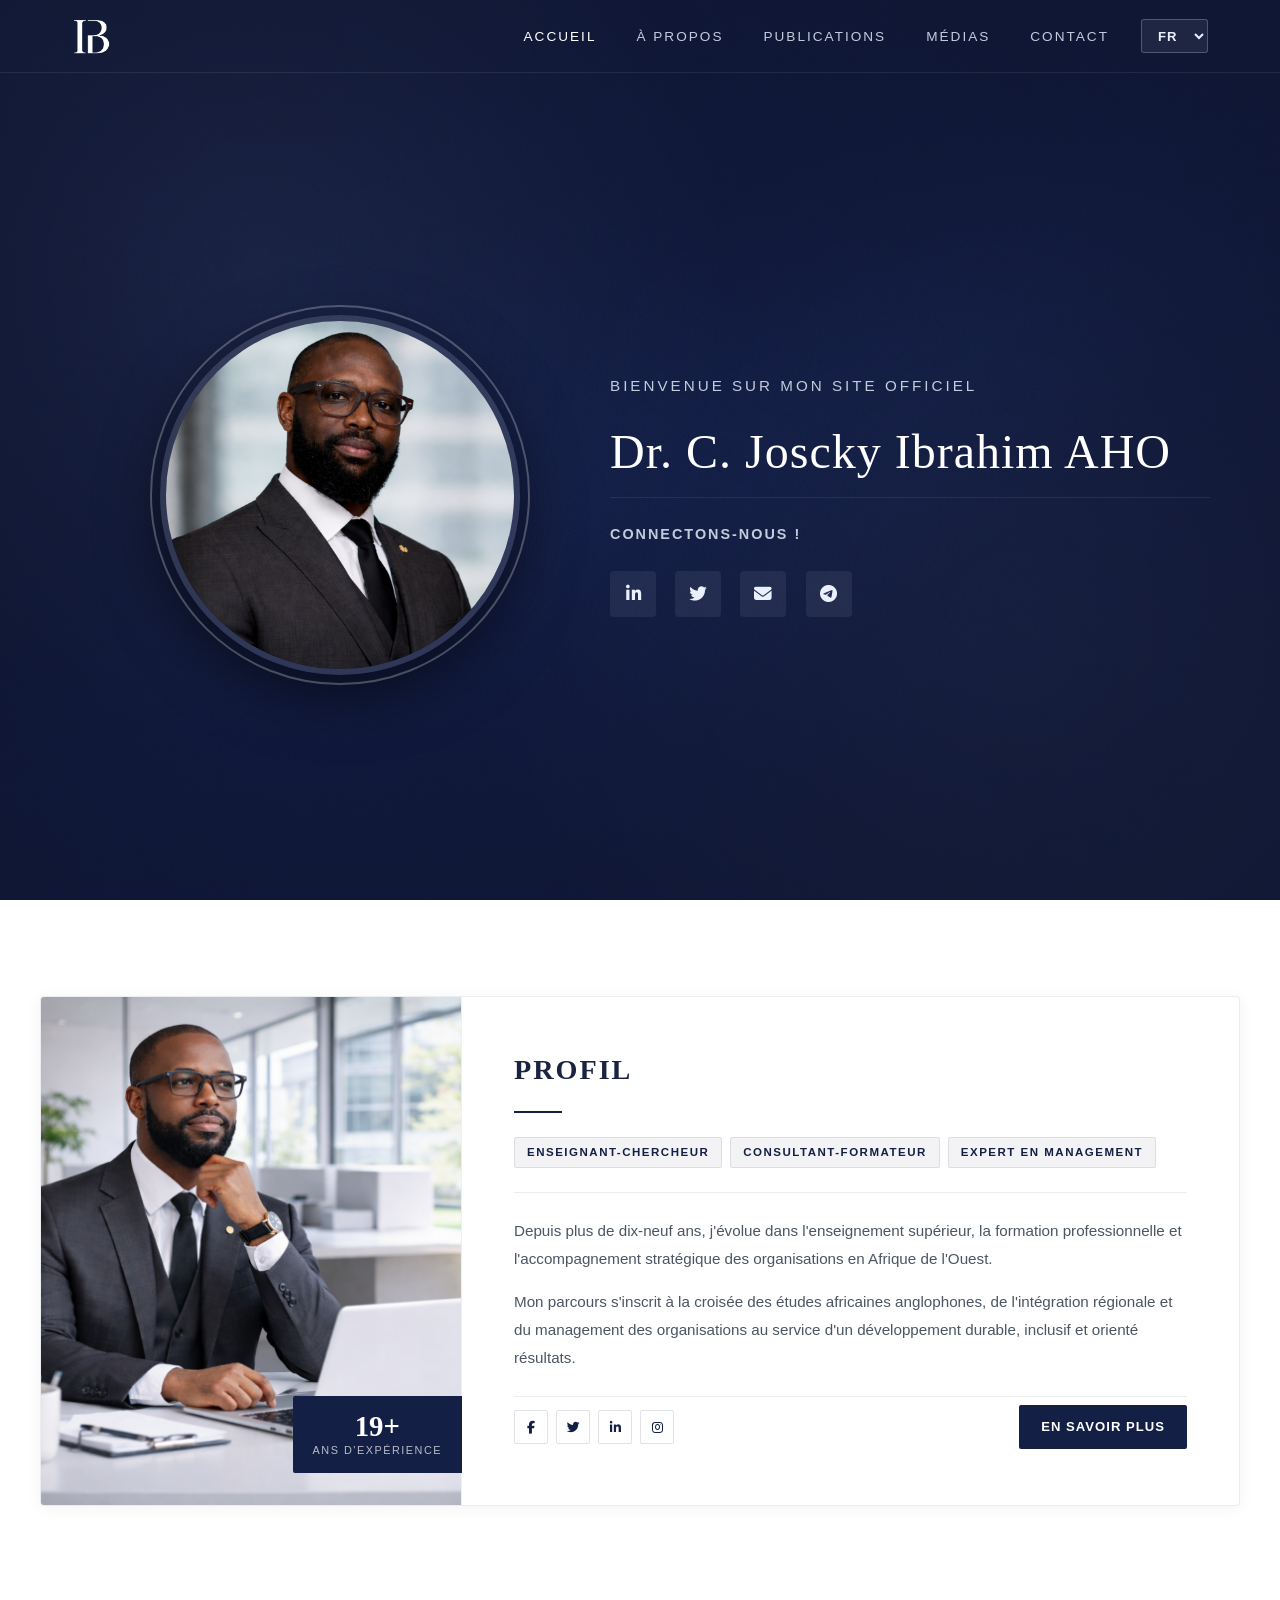
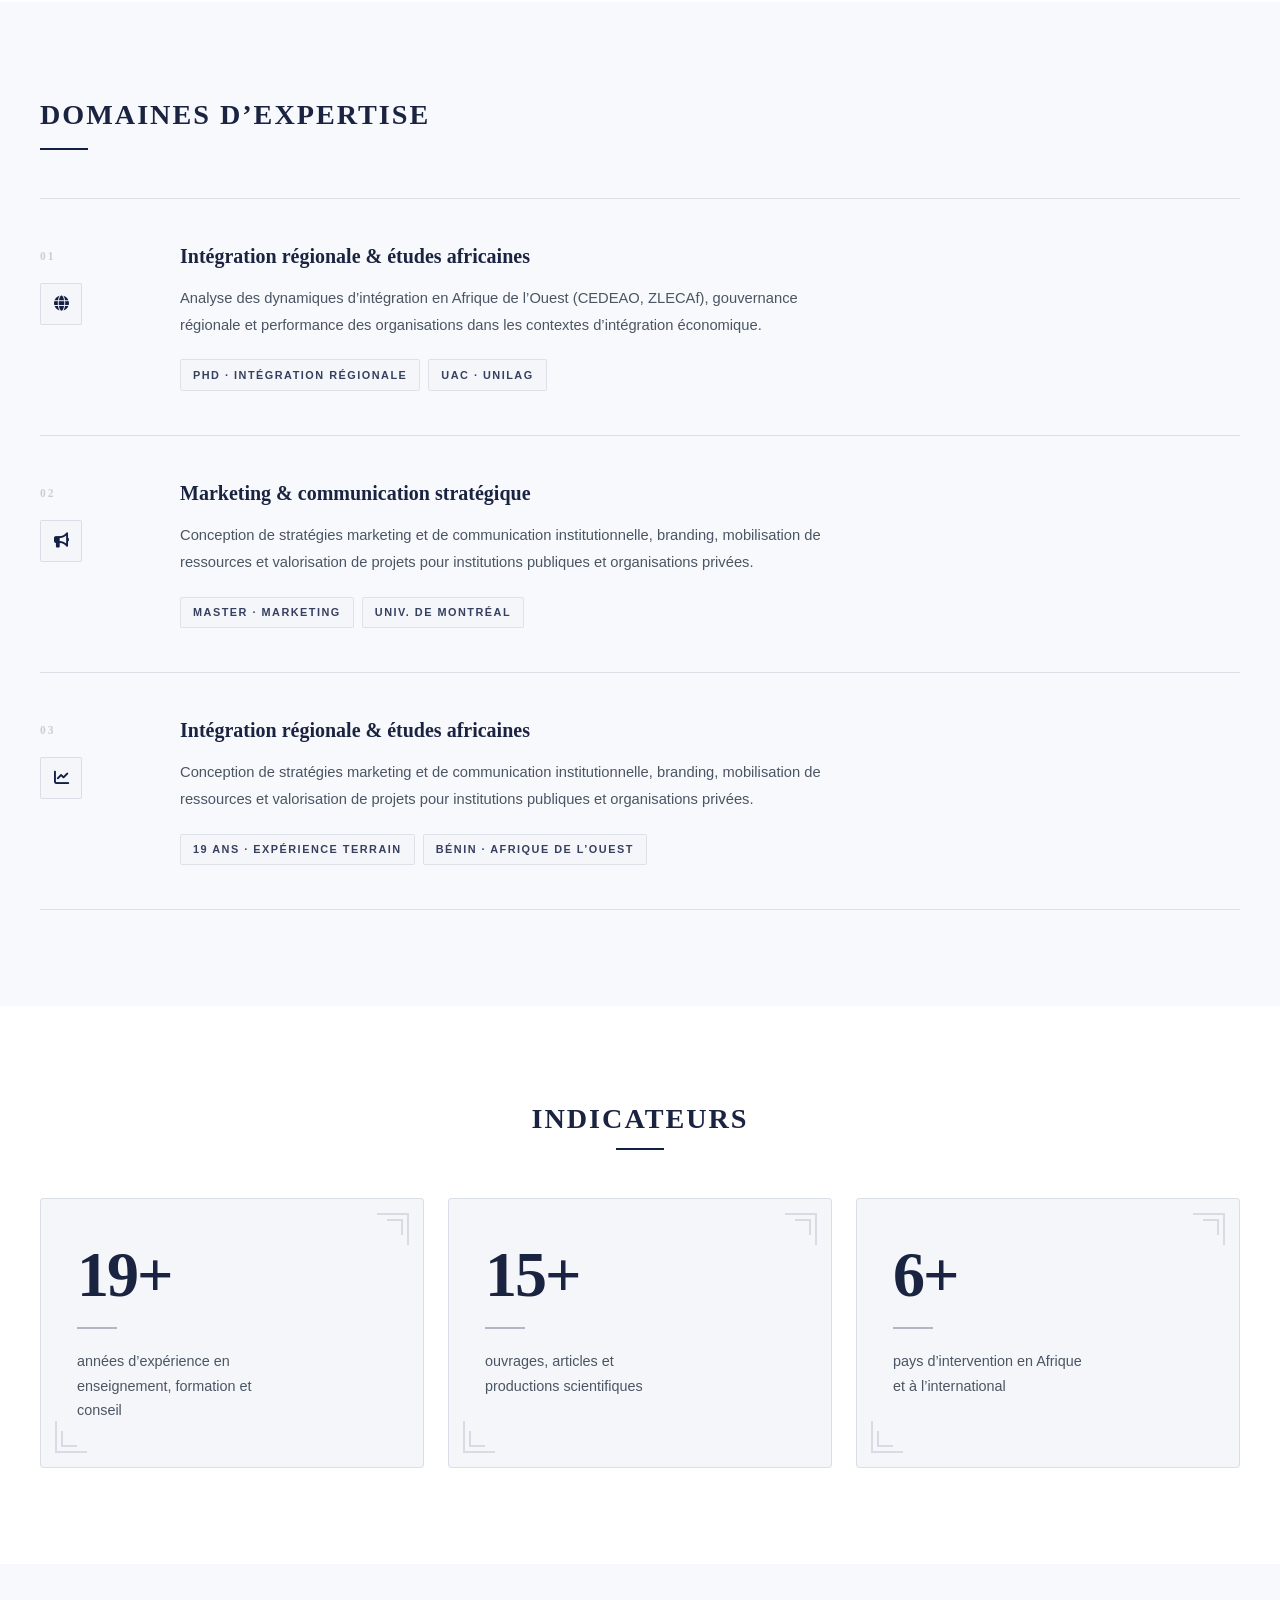
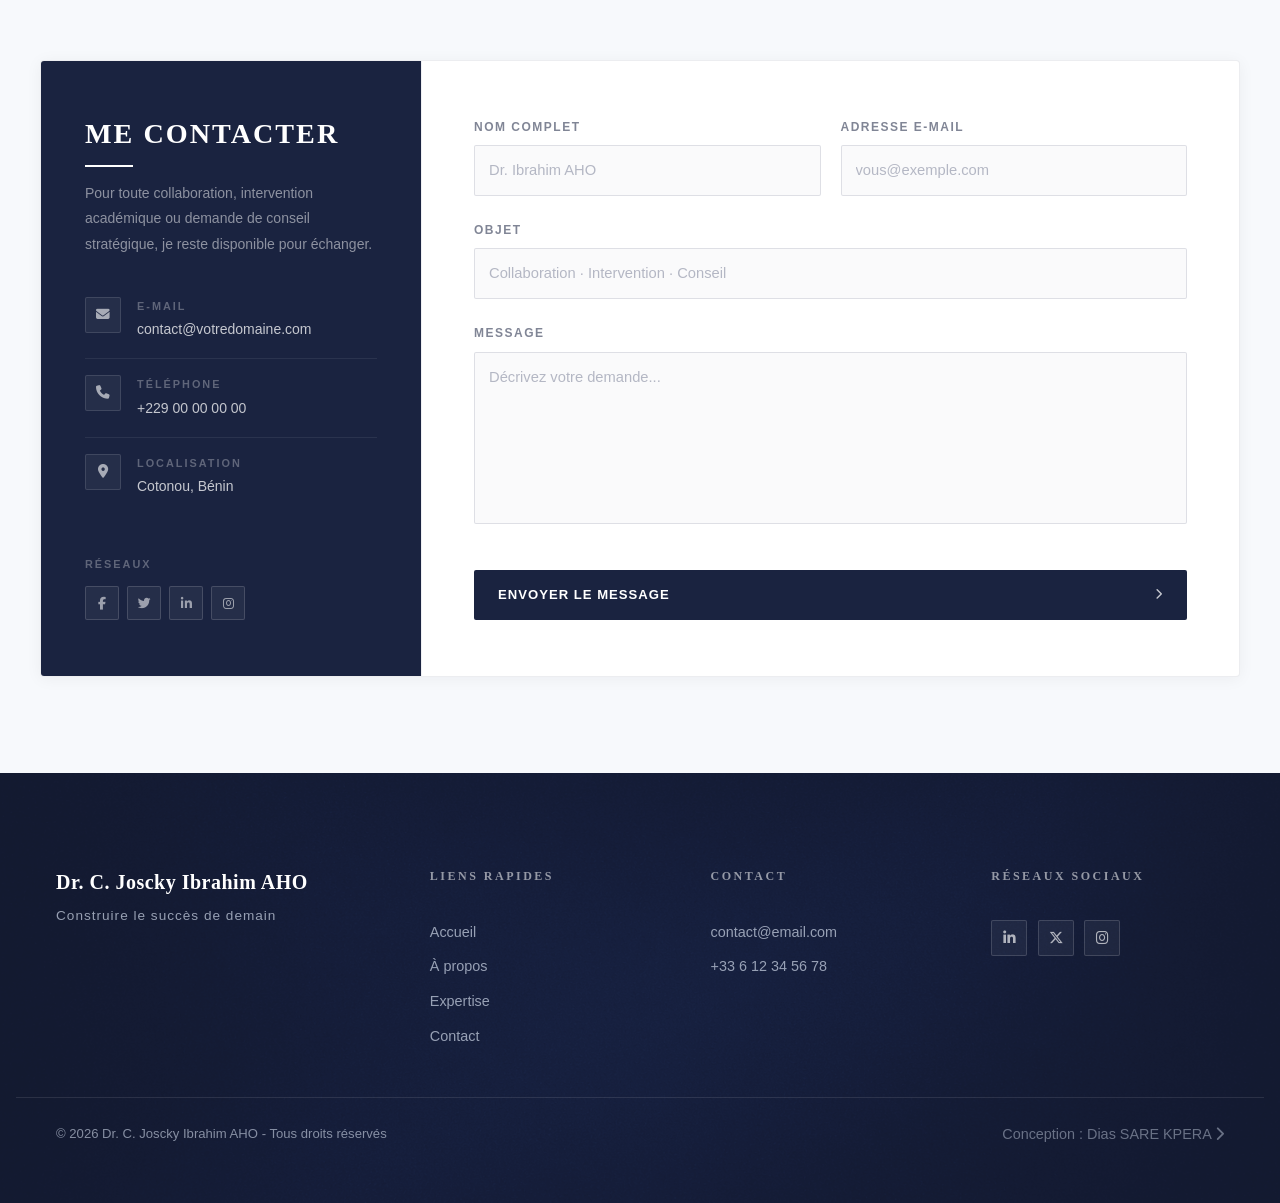
==== index.html @ 973c835d "troisième commit" ====
<!DOCTYPE html>
<html lang="fr" data-i18n-title="page_title">
    <head>
    <!-- =========================
        META BASIQUES
    ========================== -->
    <meta charset="UTF-8">
    <meta name="viewport" content="width=device-width, initial-scale=1.0">
    <meta http-equiv="X-UA-Compatible" content="IE=edge">

    <title>Dr. C. Joscky Ibrahim AHO | Enseignant-Chercheur & Expert en Management</title>

    <meta name="description" content="Site officiel de Dr. C. Joscky Ibrahim AHO, enseignant-chercheur et expert en marketing, management, intégration régionale et développement local."
    data-i18n-meta="meta_description">
    <meta name="author" content="Dr. C. Joscky Ibrahim AHO">
    <meta name="robots" content="index, follow">

    <!-- =========================
        OPEN GRAPH (Facebook / WhatsApp)
    ========================== -->
    <meta property="og:title" content="Dr. C. Joscky Ibrahim AHO" data-i18n-meta="og_title">
    <meta property="og:description" content="Enseignant-Chercheur, Consultant et Expert en marketing, management et développement local." data-i18n-meta="og_description">
    <meta property="og:type" content="website">
    <meta property="og:url" content="https://votre-site.com/">
    <meta property="og:image" content="https://votre-site.com/assets/03-images/i.png">

    <!-- =========================
        TWITTER CARD
    ========================== -->
    <meta name="twitter:card" content="summary_large_image">
    <meta name="twitter:title" content="Dr. C. Joscky Ibrahim AHO" data-i18n-meta="twitter_title">
    <meta name="twitter:description" content="Enseignant-Chercheur, Consultant et Expert en marketing, management et développement local." data-i18n-meta="twitter_description">
    <meta name="twitter:image" content="https://votre-site.com/assets/03-images/i.png">

    <!-- =========================
        FAVICON
    ========================== -->
    <link rel="shortcut icon" href="/assets/03-images/favicon.ico" type="image/x-icon">

    <!-- =========================
        FONT AWESOME
    ========================== -->
    <link
        rel="stylesheet"
        href="https://cdnjs.cloudflare.com/ajax/libs/font-awesome/6.5.1/css/all.min.css"
        integrity="sha512-..."
        crossorigin="anonymous"
        referrerpolicy="no-referrer"
    >

    <!-- =========================
        CSS PRINCIPAL
    ========================== -->
    <link rel="stylesheet" href="./css/01-home/main.css">
    </head>
    <body id="top" class="home">
        <!-- =========================
            HEADER + HERO SECTION
            Page d'accueil - Site du Dr AHO KORRO Ibrahim
        ========================= -->
        <header class="header">
            <div class="header__container container">

                <div class="header__brand">
                    <a href="/index.html" class="header__logo" aria-label="Accueil du site">
                        <img src="/assets/03-images/logo.png" alt="">
                    </a>
                </div>

                <nav class="header__nav" id="header-nav" aria-label="Navigation principale">
                    <ul class="header__nav-list">
                        <li class="header__nav-item">
                            <a href="/index.html" class="header__nav-link" data-i18n="nav_home">Accueil</a>
                        </li>
                        <li class="header__nav-item">
                            <a href="/pages/01-about.html" class="header__nav-link" data-i18n="nav_about">À propos</a>
                        </li>
                        <li class="header__nav-item">
                            <a href="/pages/02-publications.html" class="header__nav-link" data-i18n="nav_publications">Publications</a>
                        </li>
                        <li class="header__nav-item">
                            <a href="/pages/03-media.html" class="header__nav-link" data-i18n="nav_media">Médias</a>
                        </li>
                        <li class="header__nav-item">
                            <a href="/index.html#contact" class="header__nav-link" data-i18n="nav_contact">Contact</a>
                        </li>
                    </ul>
                </nav>

                <div class="header__controls">
                    <select id="language" class="header__lang-select" aria-label="Langue">
                        <option value="fr">FR</option>
                        <option value="en">EN</option>
                        <option value="es">ES</option>
                    </select>
                    <button
                        class="header__burger"
                        id="header-burger"
                        aria-label="Ouvrir le menu"
                        aria-expanded="false"
                        aria-controls="header-nav"
                    >
                        <span></span>
                        <span></span>
                        <span></span>
                    </button>
                </div>

            </div>

            <div class="header__overlay" id="header-overlay" aria-hidden="true"></div>
        </header>
        <!-- ✅ header fermé ici -->

    
        <!-- =========================
            HERO SECTION
        ========================= -->
        <section class="hero">
            <div class="hero__container container">

                <!-- Image -->
                <figure class="hero__figure">
                    <img src="./assets/03-images/i.png" alt="Portrait du Dr AHO KORRO Ibrahim" class="hero__image">
                </figure>

                <!-- Contenu -->
                <div class="hero__content">
                    <p class="hero__intro" data-i18n="hero_intro">Bienvenue sur mon site officiel</p>
                    <h1 class="hero__title">Dr. C. Joscky Ibrahim AHO</h1>
                    <p class="hero__connect" data-i18n="hero_connect">Connectons-nous&nbsp;!</p>
                    <ul class="hero__socials" aria-label="Liens vers les réseaux sociaux">
                        <li class="hero__social-item">
                            <a href="#" aria-label="LinkedIn" class="hero__social-link">
                                <i class="fa-brands fa-linkedin-in"></i>
                            </a>
                        </li>
                        <li class="hero__social-item">
                            <a href="#" aria-label="Twitter" class="hero__social-link">
                                <i class="fa-brands fa-twitter"></i>
                            </a>
                        </li>
                        <li class="hero__social-item">
                            <a href="#" aria-label="Email" class="hero__social-link">
                                <i class="fa-solid fa-envelope"></i>
                            </a>
                        </li>
                        <li class="hero__social-item">
                            <a href="#" aria-label="Telegram" class="hero__social-link">
                                <i class="fa-brands fa-telegram"></i>
                            </a>
                        </li>
                    </ul>
                </div>

            </div>
        </section>


        <!-- =========================
            SECTION PRÉSENTATION (À propos - extrait accueil)
        ========================= -->
        <section class="about" aria-labelledby="about-title">
            <div class="about__container">

                <!-- Colonne image -->
                <figure class="about__figure">
                    <img
                        src="/assets/03-images/img2.png"
                        alt="Dr. C. Joscky Ibrahim AHO en situation de travail"
                        class="about__image"
                    >
                    <!-- Badge flottant -->
                    <figcaption class="about__badge">
                        <span class="about__badge-value">19+</span>
                        <span class="about__badge-label">ans d'expérience</span>
                    </figcaption>
                </figure>

                <!-- Colonne contenu -->
                <div class="about__content">            
                    <!-- Titre -->
                    <h2 id="about-title" class="about__title" data-i18n="about_title">
                        Profil
                    </h2>

                    <div class="about__divider" aria-hidden="true"></div>

                    <!-- Spécialités -->
                    <ul class="about__tags" aria-label="Domaines d'expertise">
                        <li class="about__tag" data-i18n="about_tag1">Enseignant-Chercheur</li>
                        <li class="about__tag" data-i18n="about_tag2">Consultant-Formateur</li>
                        <li class="about__tag" data-i18n="about_tag3">Expert en Management</li>
                    </ul>

                    <!-- Séparateur -->
                    <hr class="about__rule">

                    <!-- Texte -->
                    <div class="about__text">
                        <p data-i18n="about_p1">
                        Depuis plus de dix-neuf ans, j'évolue dans l'enseignement supérieur,
                        la formation professionnelle et l'accompagnement stratégique des
                        organisations en Afrique de l'Ouest.
                        </p>
                        <p data-i18n="about_p2">
                        Mon parcours s'inscrit à la croisée des études africaines anglophones,
                        de l'intégration régionale et du management des organisations  au
                        service d'un développement durable, inclusif et orienté résultats.
                        </p>
                    </div>

                    <!-- Footer du contenu -->
                    <div class="about__footer">

                        <!-- Socials -->
                        <ul class="about__socials" aria-label="Réseaux sociaux">
                            <li>
                                <a href="#" aria-label="Facebook" class="about__social-link">
                                <i class="fa-brands fa-facebook-f"></i>
                                </a>
                            </li>
                            <li>
                                <a href="#" aria-label="Twitter" class="about__social-link">
                                    <i class="fa-brands fa-twitter"></i>
                                </a>
                            </li>
                            <li>
                                <a href="#" aria-label="LinkedIn" class="about__social-link">
                                <i class="fa-brands fa-linkedin-in"></i>
                                </a>
                            </li>
                            <li>
                                <a href="#" aria-label="Instagram" class="about__social-link">
                                <i class="fa-brands fa-instagram"></i>
                                </a>
                            </li>
                        </ul>

                        <!-- CTA -->
                        <a href="/pages/01-about.html" class="about__button" data-i18n="about_btn">
                            En savoir plus
                            <i class="fa-solid fa-chevron-right" aria-hidden="true"></i>
                        </a>
                    </div>
                </div>

            </div>
        </section>


        <!-- =========================
            SECTION DOMAINES D'EXPERTISE
        ========================= -->
        <section class="expertise" aria-labelledby="expertise-title">
            <div class="expertise__container">

                <header class="expertise__header">
                    <h2 id="expertise-title" class="expertise__title" data-i18n="expertise_title">
                    Domaines d'expertise
                    </h2>
                </header>

                <div class="expertise__list">

                    <!-- Item -->
                    <article class="expertise-item">
                        <div class="expertise-item__meta">
                        <span class="expertise-item__index">01</span>
                            <i class="fa-solid fa-globe"></i>
                        </div>

                        <div class="expertise-item__content">
                        <h3 class="expertise-item__title" data-i18n="expertise_item1_title">
                            Intégration régionale & études africaines
                        </h3>

                        <p class="expertise-item__text" data-i18n="expertise_item1_text">
                            Analyse des dynamiques d’intégration en Afrique de l’Ouest (CEDEAO,
                            ZLECAf), gouvernance régionale et performance des organisations dans
                            les contextes d’intégration économique.
                        </p>

                        <div class="expertise-item__badges">
                            <span data-i18n="expertise_item1_badge1">PhD · Intégration régionale</span>
                            <span data-i18n="expertise_item1_badge2">UAC · UNILAG</span>
                        </div>
                        </div>
                    </article>

                    <!-- Item -->
                    <article class="expertise-item">
                        <div class="expertise-item__meta">
                        <span class="expertise-item__index">02</span>
                        <i class="fa-solid fa-bullhorn"></i>
                        </div>

                        <div class="expertise-item__content">
                        <h3 class="expertise-item__title" data-i18n="expertise_item2_title">
                            Marketing & communication stratégique
                        </h3>

                        <p class="expertise-item__text"  data-i18n="expertise_item2_text">
                            Conception de stratégies marketing et de communication institutionnelle,
                            branding, mobilisation de ressources et valorisation de projets pour
                            institutions publiques et organisations privées.
                        </p>

                        <div class="expertise-item__badges">
                            <span data-i18n="expertise_item2_badge1">Master · Marketing</span>
                            <span data-i18n="expertise_item2_badge2">Univ. de Montréal</span>
                        </div>
                        </div>
                    </article>

                    <!-- Item -->
                    <article class="expertise-item">
                        <div class="expertise-item__meta">
                        <span class="expertise-item__index">03</span>
                        <i class="fa-solid fa-chart-line"></i>
                        </div>

                        <div class="expertise-item__content">
                        <h3 class="expertise-item__title" data-i18n="expertise_item1_title">
                            Gestion de projets & suivi-évaluation
                        </h3>

                        <p class="expertise-item__text"  data-i18n="expertise_item2_text" >
                            Pilotage de projets complexes, planification stratégique et gestion
                            axée sur les résultats au service du développement local,
                            institutionnel et de la performance organisationnelle.
                        </p>

                        <div class="expertise-item__badges">
                            <span data-i18n="expertise_item3_badge1">19 ans · Expérience terrain</span>
                            <span data-i18n="expertise_item3_badge2">Bénin · Afrique de l'Ouest</span>
                        </div>
                        </div>
                    </article>

                </div>
            </div>
        </section>


        <!-- =========================
            SECTION  KEYS METRICS
        ========================= -->
        <section class="key-metrics" aria-labelledby="key-metrics-title">
            <div class="key-metrics__container">

                <header class="key-metrics__header">
                <h2 id="key-metrics-title" class="key-metrics__title" data-i18n="metrics_title">
                    Indicateurs
                </h2>
                <div class="key-metrics__divider" aria-hidden="true"></div>
                </header>

                <div class="key-metrics__grid">

                <!-- Metric 1 -->
                <article class="metric-card">
                    <!-- Decorative corners -->
                    <div class="metric-card__corner metric-card__corner--top" aria-hidden="true"></div>
                    <div class="metric-card__corner metric-card__corner--top-little" aria-hidden="true"></div>

                    <div class="metric-card__corner metric-card__corner--bottom" aria-hidden="true"></div>
                    <div class="metric-card__corner metric-card__corner--bottom-little" aria-hidden="true"></div>

                    <div class="metric-card__content">
                    <p class="metric-card__value">
                        <span class="metric-card__number">19+</span>
                    </p>

                    <div class="metric-card__separator" aria-hidden="true"></div>

                    <p class="metric-card__label" data-i18n="metric1_label">
                        années d'expérience en enseignement, formation et conseil
                    </p>
                    </div>
                </article>

                <!-- Metric 2 -->
                <article class="metric-card">
                    <!-- Decorative corners -->
                    <div class="metric-card__corner metric-card__corner--top" aria-hidden="true"></div>
                    <div class="metric-card__corner metric-card__corner--top-little" aria-hidden="true"></div>

                    <div class="metric-card__corner metric-card__corner--bottom" aria-hidden="true"></div>
                    <div class="metric-card__corner metric-card__corner--bottom-little" aria-hidden="true"></div>

                    <div class="metric-card__content">
                    <p class="metric-card__value">
                        <span class="metric-card__number">15+</span>
                    </p>

                    <div class="metric-card__separator" aria-hidden="true"></div>

                    <p class="metric-card__label"  data-i18n="metric2_label">
                        ouvrages, articles et productions scientifiques
                    </p>
                    </div>
                </article>

                <!-- Metric 3 -->
                <article class="metric-card">
                    <!-- Decorative corners -->
                    <div class="metric-card__corner metric-card__corner--top" aria-hidden="true"></div>
                    <div class="metric-card__corner metric-card__corner--top-little" aria-hidden="true"></div>

                    <div class="metric-card__corner metric-card__corner--bottom" aria-hidden="true"></div>
                    <div class="metric-card__corner metric-card__corner--bottom-little" aria-hidden="true"></div>

                    <div class="metric-card__content">
                    <p class="metric-card__value">
                        <span class="metric-card__number">6+</span>
                    </p>

                    <div class="metric-card__separator" aria-hidden="true"></div>

                    <p class="metric-card__label"  data-i18n="metric3_label">
                        pays d’intervention en Afrique et à l’international
                    </p>
                    </div>
                </article>

                </div>
            </div>
        </section>


        <!-- =========================
            SECTION CONTACT
        ========================= -->
        <section id="contact" class="contact" aria-labelledby="contact-title">
            <div class="contact__container">

                <!-- Colonne gauche : identité + coordonnées -->
                <aside class="contact__info">

                <div class="contact__identity">
                    <h2 id="contact-title" class="contact__title" data-i18n="contact_title">Me contacter</h2>
                    <div class="contact__divider" aria-hidden="true"></div>
                    <p class="contact__pitch"  data-i18n="contact_pitch">
                    Pour toute collaboration, intervention académique ou demande de conseil stratégique,
                    je reste disponible pour échanger.
                    </p>
                </div>

                <ul class="contact__details" aria-label="Coordonnées">

                    <li class="contact__item">
                    <span class="contact__icon" aria-hidden="true">
                        <i class="fa-solid fa-envelope"></i>
                    </span>
                    <div class="contact__item-body">
                        <span class="contact__item-label">E-mail</span>
                        <a href="mailto:contact@votredomaine.com" class="contact__link">
                        contact@votredomaine.com
                        </a>
                    </div>
                    </li>

                    <li class="contact__item">
                    <span class="contact__icon" aria-hidden="true">
                        <i class="fa-solid fa-phone"></i>
                    </span>
                    <div class="contact__item-body">
                        <span class="contact__item-label">Téléphone</span>
                        <a href="tel:+22900000000" class="contact__link">
                        +229 00 00 00 00
                        </a>
                    </div>
                    </li>

                    <li class="contact__item">
                    <span class="contact__icon" aria-hidden="true">
                        <i class="fa-solid fa-location-dot"></i>
                    </span>
                    <div class="contact__item-body">
                        <span class="contact__item-label">Localisation</span>
                        <span class="contact__link" data-i18n="contact_location_value">Cotonou, Bénin</span>
                    </div>
                    </li>

                </ul>

                <div class="contact__socials-wrapper">
                    <p class="contact__socials-label" data-i18n="contact_social_label">Réseaux</p>
                    <ul class="contact__socials" aria-label="Réseaux sociaux">
                    <li>
                        <a href="#" aria-label="Facebook" class="contact__social-link">
                        <i class="fa-brands fa-facebook-f" aria-hidden="true"></i>
                        </a>
                    </li>
                    <li>
                        <a href="#" aria-label="Twitter" class="contact__social-link">
                        <i class="fa-brands fa-twitter" aria-hidden="true"></i>
                        </a>
                    </li>
                    <li>
                        <a href="#" aria-label="LinkedIn" class="contact__social-link">
                        <i class="fa-brands fa-linkedin-in" aria-hidden="true"></i>
                        </a>
                    </li>
                    <li>
                        <a href="#" aria-label="Instagram" class="contact__social-link">
                        <i class="fa-brands fa-instagram" aria-hidden="true"></i>
                        </a>
                    </li>
                    </ul>
                </div>

                </aside>

                <!-- Colonne droite : formulaire -->
                <div class="contact__form-wrapper">

                <form class="contact__form" action="#" method="post" novalidate>

                    <div class="form-row">
                    <div class="form-group">
                        <label for="name" class="form-label" data-i18n="form_name">Nom complet</label>
                        <input
                        type="text"
                        id="name"
                        name="name"
                        class="form-input"
                        placeholder="Dr. Ibrahim AHO"
                        data-i18n-placeholder="placeholder_name"
                        autocomplete="name"
                        required
                        >
                    </div>

                    <div class="form-group">
                        <label for="email" class="form-label" data-i18n="form_email">Adresse e-mail</label>
                        <input
                        type="email"
                        id="email"
                        name="email"
                        class="form-input"
                        placeholder="vous@exemple.com"
                        data-i18n-placeholder="placeholder_email"
                        autocomplete="email"
                        required
                        >
                    </div>
                    </div>

                    <div class="form-group">
                    <label for="subject" class="form-label" data-i18n="form_subject">Objet</label>
                    <input
                        type="text"
                        id="subject"
                        name="subject"
                        class="form-input"
                        placeholder="Collaboration · Intervention · Conseil"
                        placeholder="Collaboration · Intervention · Conseil" data-i18n-placeholder="placeholder_subject"
                        required
                    >
                    </div>

                    <div class="form-group">
                        <label for="message" class="form-label" data-i18n="form_message">Message</label>
                        <textarea
                            id="message"
                            name="message"
                            class="form-textarea"
                            rows="6"
                            placeholder="Décrivez votre demande..." data-i18n-placeholder="placeholder_message"
                            required
                        ></textarea>
                    </div>

                    <div class="form-actions">
                        <button type="submit" class="contact__button">
                            <span data-i18n="form_send">Envoyer le message</span>
                            <i class="fa-solid fa-chevron-right" aria-hidden="true"></i>
                        </button>
                    </div>

                </form>

                </div>

            </div>
        </section>


        <!-- =========================
        FOOTER
        ========================= -->
        <footer class="site-footer" role="contentinfo">
        
            <div class="footer__container">

                <!-- Branding / Identity -->
                <div class="footer__brand">
                <h2 class="footer__name">Dr. C. Joscky Ibrahim AHO</h2>
                <p class="footer__tagline" data-i18n="footer_tagline">Construire le succès de demain</p>
                </div>

                <!-- Quick Links -->
                <nav class="footer__nav" aria-labelledby="footer-nav-title">
                <h2 id="footer-nav-title" class="footer__title" data-i18n="footer_links">Liens rapides</h2>
                <ul class="footer__list">
                    <li class="footer__item">
                        <a href="#" class="footer__link" data-i18n="footer_link_home">Accueil</a>
                    </li>
                    <li class="footer__item">
                    <a href="#" class="footer__link" data-i18n="footer_link_about">À propos</a>
                    </li>
                    <li class="footer__item">
                    <a href="#" class="footer__link" data-i18n="footer_link_expertise">Expertise</a>
                    </li>
                    <li class="footer__item">
                    <a href="#" class="footer__link" data-i18n="footer_link_contact">Contact</a>
                    </li>
                </ul>
                </nav>

                <!-- Contact -->
                <address class="footer__contact" aria-labelledby="footer-contact-title">
                <h2 id="footer-contact-title" class="footer__title" data-i18n="footer_contact">Contact</h2>
                <ul class="footer__list">
                    <li class="footer__item">
                    <a href="mailto:contact@email.com" class="footer__link">
                        contact@email.com
                    </a>
                    </li>
                    <li class="footer__item">
                    <a href="tel:+33612345678" class="footer__link">
                        +33 6 12 34 56 78
                    </a>
                    </li>
                </ul>
                </address>

                <!-- Social Links -->
                <div class="footer__social" aria-labelledby="footer-social-title">
                <h2 id="footer-social-title" class="footer__title" data-i18n="footer_social">Réseaux sociaux</h2>

                <ul class="footer__social-list">
                    <li>
                    <a href="#" class="footer__social-link" aria-label="LinkedIn">
                        <span class="footer__icon" aria-hidden="true">
                        <i class="fa-brands fa-linkedin-in"></i>
                        </span>
                    </a>
                    </li>

                    <li>
                    <a href="#" class="footer__social-link" aria-label="Twitter">
                        <span class="footer__icon" aria-hidden="true">
                        <i class="fa-brands fa-x-twitter"></i>
                        </span>
                    </a>
                    </li>

                    <li>
                    <a href="#" class="footer__social-link" aria-label="Instagram">
                        <span class="footer__icon" aria-hidden="true">
                        <i class="fa-brands fa-instagram"></i>
                        </span>
                    </a>
                    </li>
                </ul>
                </div>

            </div>

            <!-- Separator -->
            <hr class="footer__separator">

                <!-- Bottom Bar -->
                <div class="footer__bottom">
                    <p class="footer__copyright">
                    &copy; 2026 Dr. C. Joscky Ibrahim AHO - <span data-i18n="footer_rights">Tous droits réservés</span>
                    </p>

                    <p class="footer__credits">
                        <a href="https://dskportfolio.onrender.com/" class="footer__link">
                            <span data-i18n="footer_design">Conception : Dias SARE KPERA</span> <i class="fa-solid fa-chevron-right"></i>
                        </a>
                    </p>
                </div>

        </footer>


        <a href="#top" class="backtotop" aria-label="Retour en haut">
            <i class="fa-solid fa-arrow-up"></i>
        </a>


        <script src="/js/global/backtop.js"></script>
        <script src="/js/01-home/i18n.js"></script>
        <script src="/js/global/menu.js"></script>
    </body>
</html>
---- css/01-home/main.css ----
/* =========================================
   STYLES GLOBAUX (fondation du projet)
   Reset + règles de base communes à tout le site
========================================= */
@import url("../global/01-reset.css");
@import url("../global/02-base.css");
@import url("../global/backtop.css");

/* =========================================
   SECTIONS DE LA PAGE D’ACCUEIL
   Chaque dossier correspond à un block BEM
========================================= */

/* Header : navigation principale, logo, langue */
@import url("./01-header/main.css");

/* Hero : section d’introduction avec image et réseaux */
@import url("./02-hero/main.css");

/* About : section présentation */
@import url("./03-about/main.css");

/* Expertise : domaines d’expertise sous forme de cartes */
@import url("./04-expertise/main.css");

/* Key Metrics : chiffres clés / statistiques */
@import url("./05-key-metrics/main.css");

/* Contact : informations + formulaire de contact */
@import url("./06-contact/main.css");

/* Footer : pied de page, liens rapides, contacts */
@import url("./07-footer/main.css");
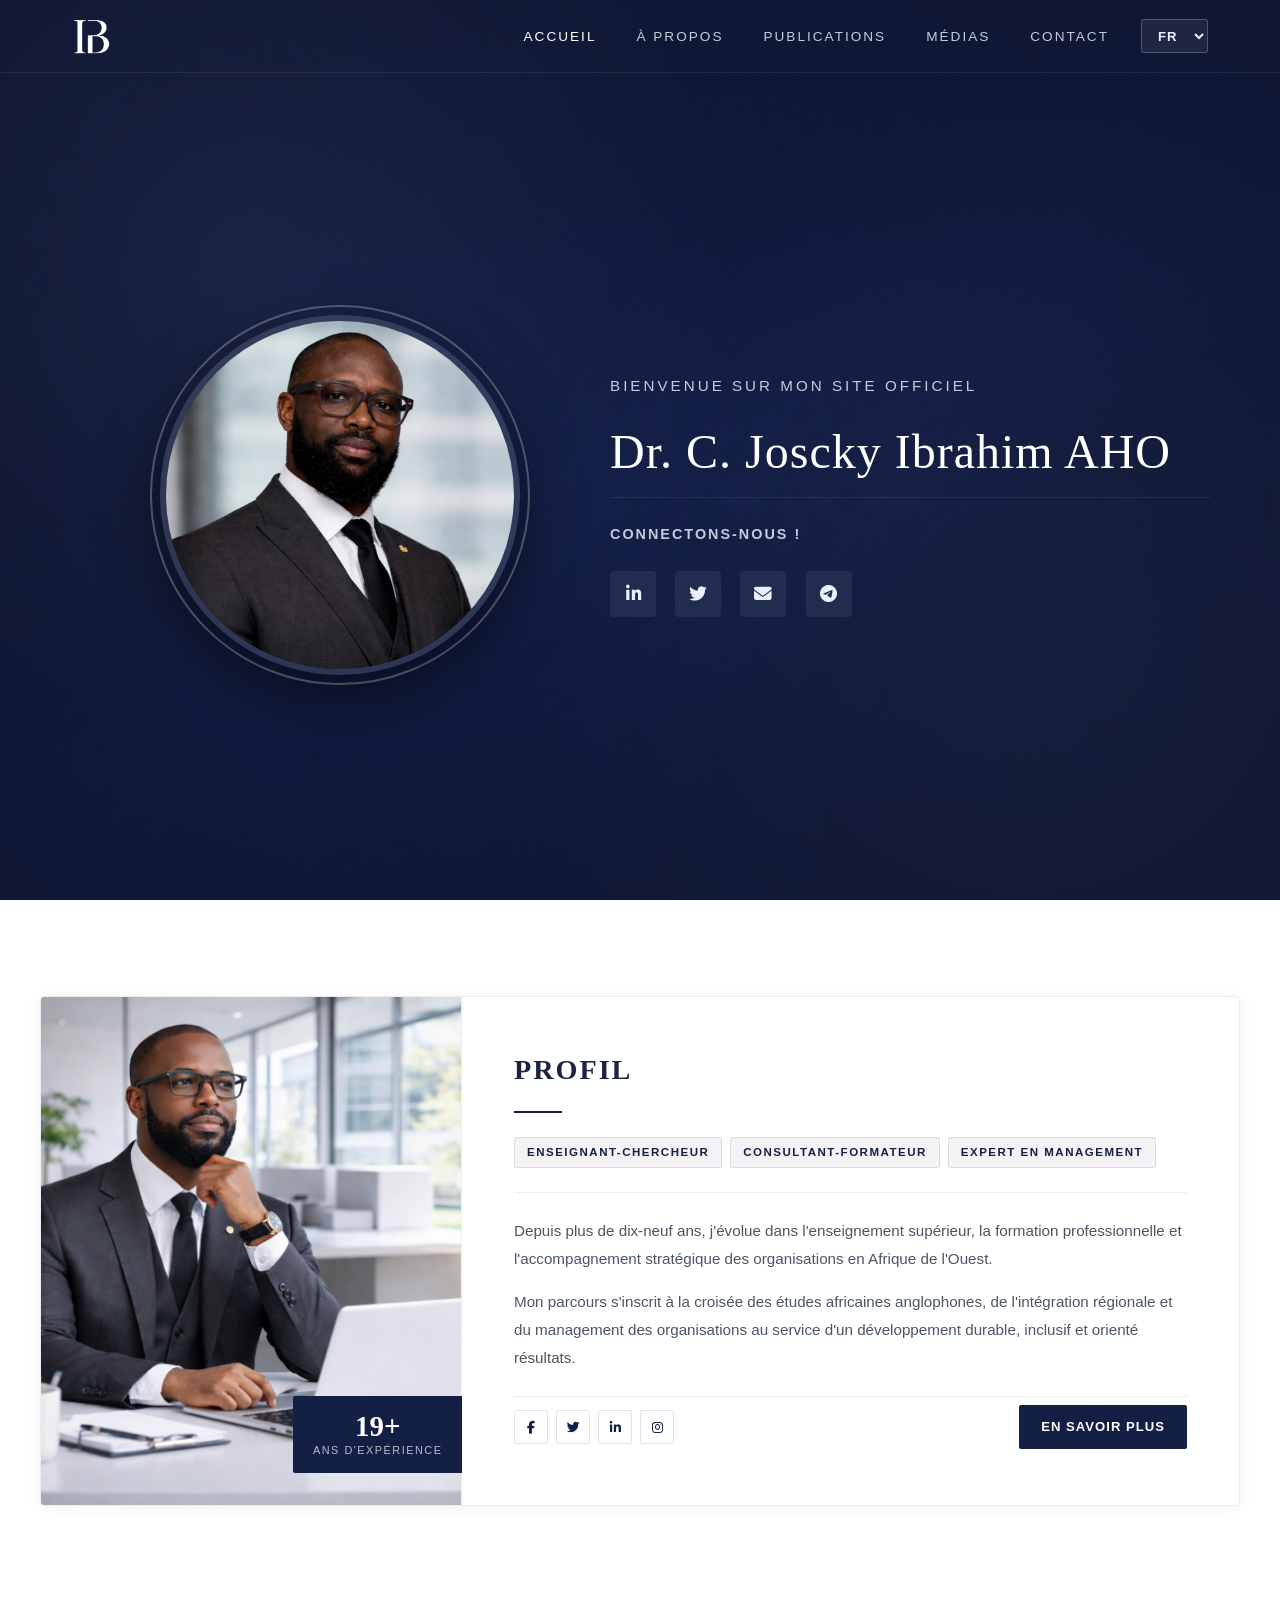
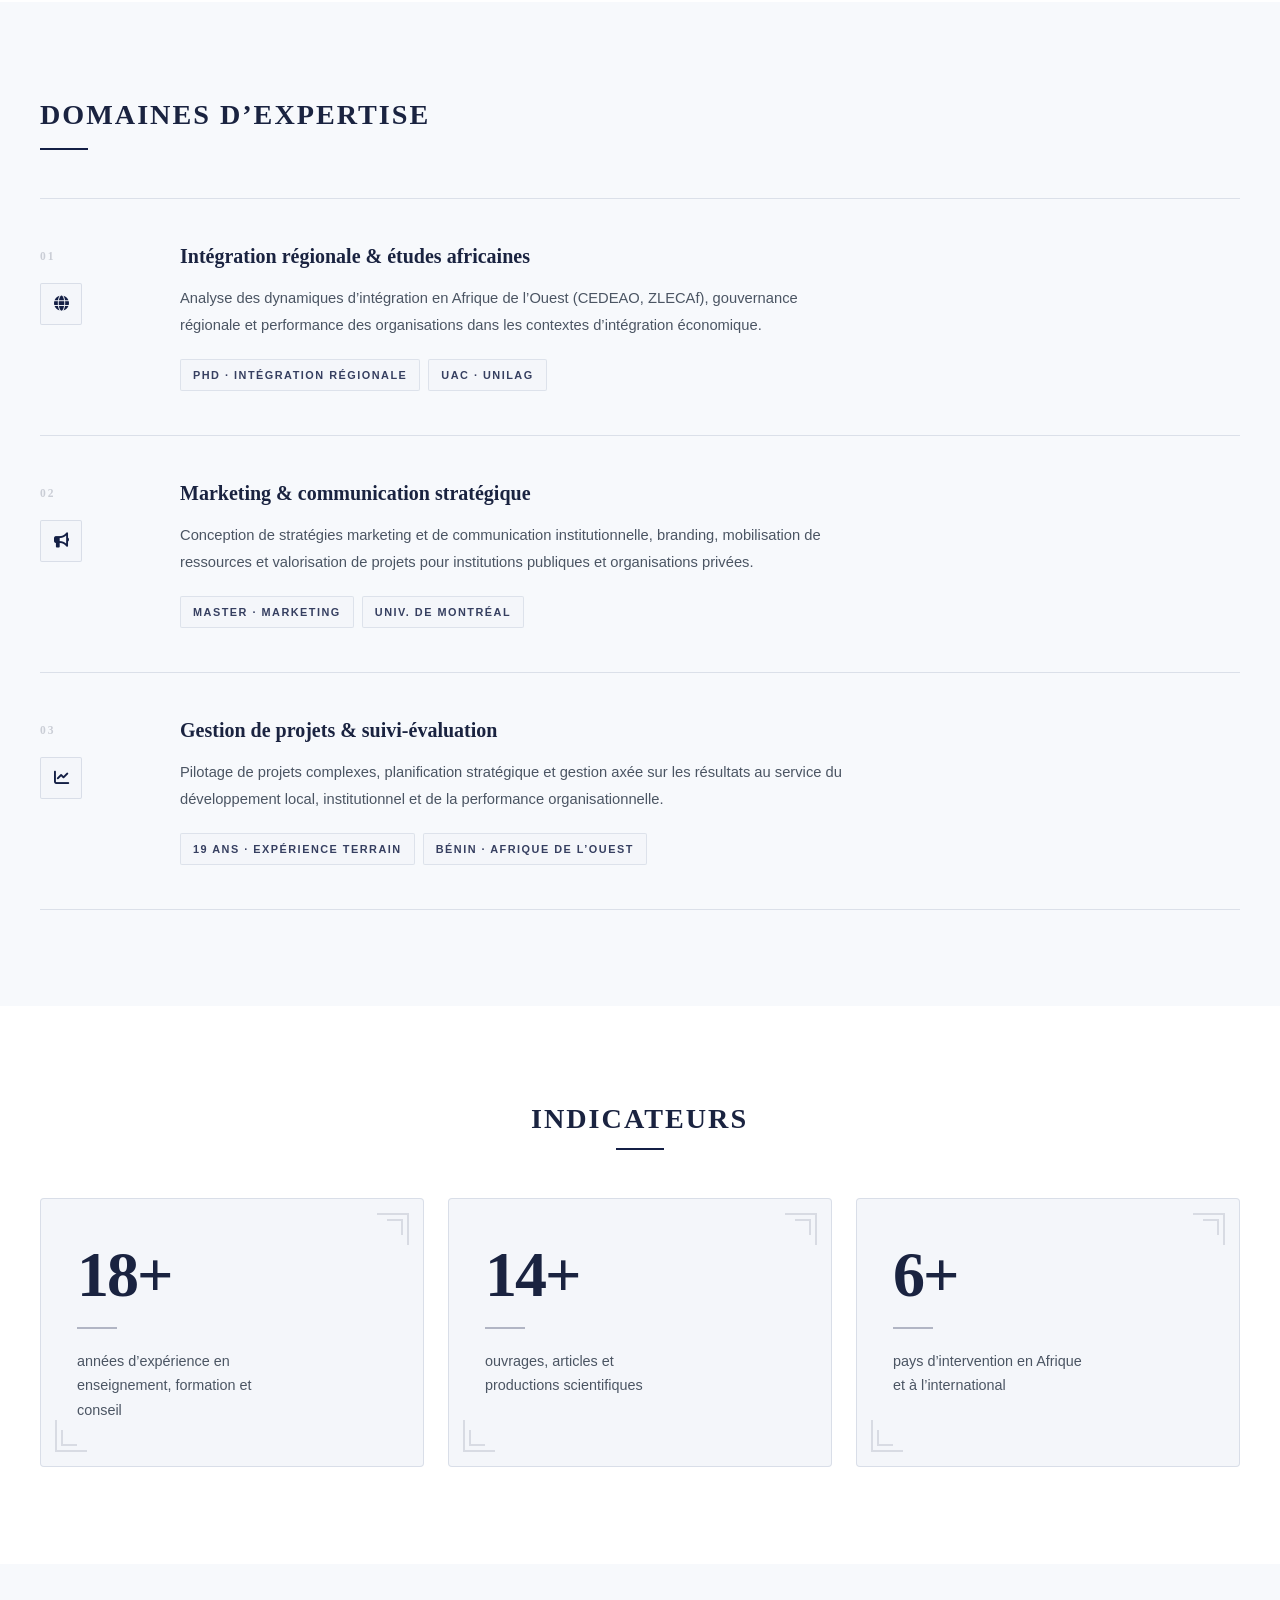
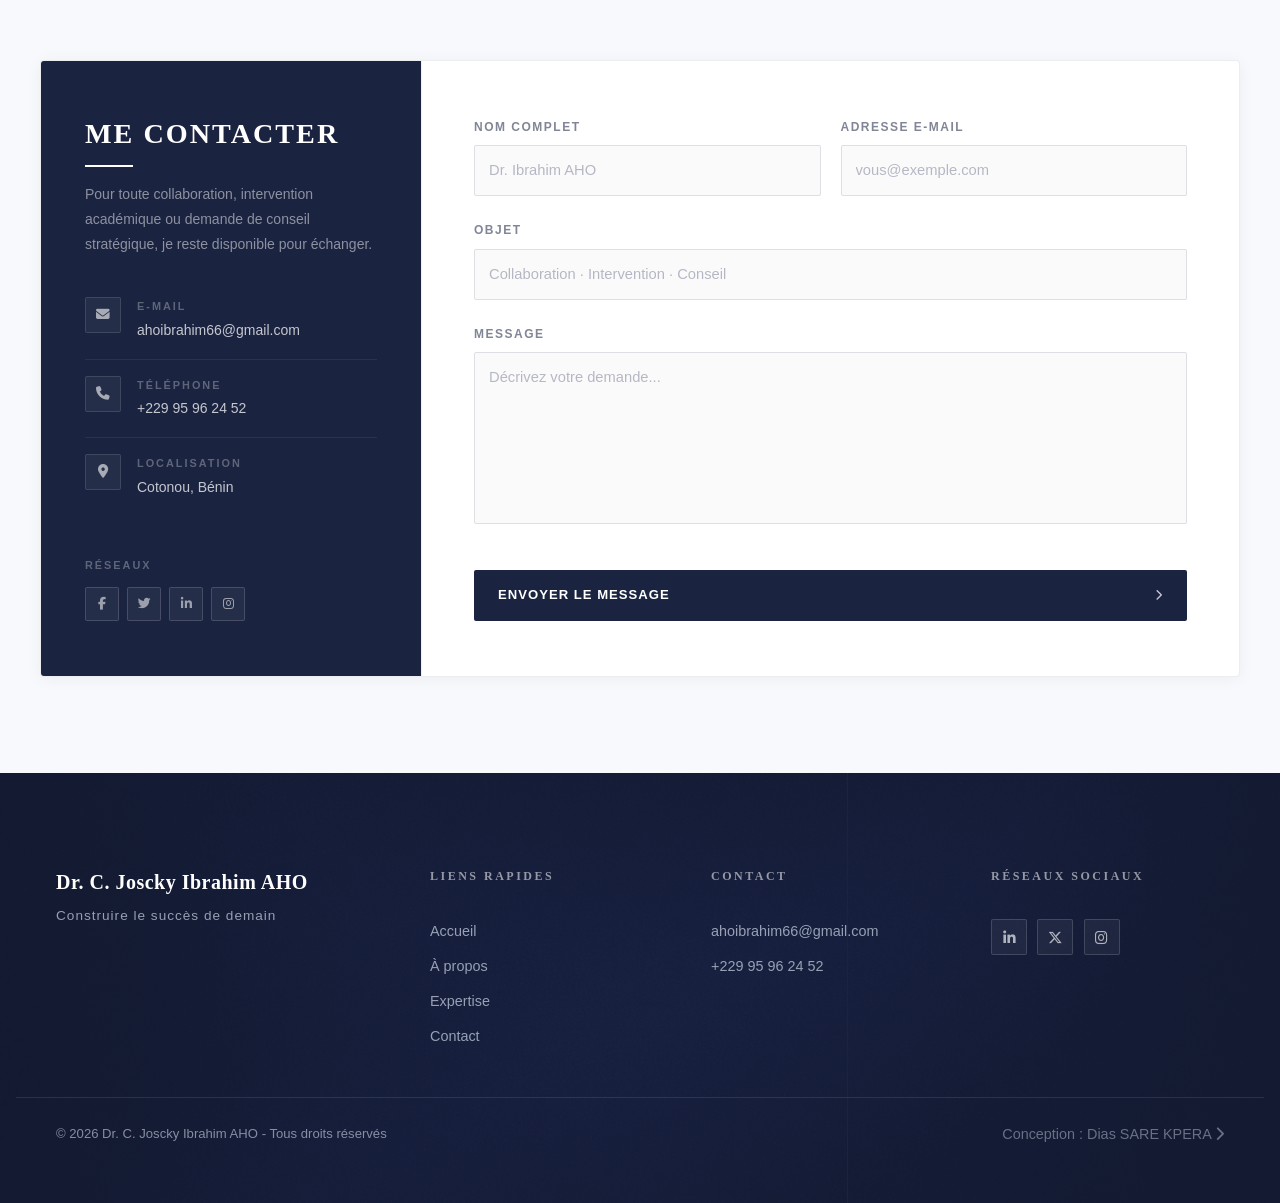
==== commit 62045221: "20-04-2026 1c" ====
--- a/index.html
+++ b/index.html
@@ -52,6 +52,11 @@
         CSS PRINCIPAL
     ========================== -->
     <link rel="stylesheet" href="./css/01-home/main.css">
+
+    <!-- =========================
+        CSS ANIMATIONS
+    ========================== -->
+    <link rel="stylesheet" href="./css/01-home/animations.css">
     </head>
     <body id="top" class="home">
         <!-- =========================
@@ -120,16 +125,16 @@
             <div class="hero__container container">
 
                 <!-- Image -->
-                <figure class="hero__figure">
+                <figure class="hero__figure anim-hero-image">
                     <img src="./assets/03-images/i.png" alt="Portrait du Dr AHO KORRO Ibrahim" class="hero__image">
                 </figure>
 
                 <!-- Contenu -->
                 <div class="hero__content">
-                    <p class="hero__intro" data-i18n="hero_intro">Bienvenue sur mon site officiel</p>
-                    <h1 class="hero__title">Dr. C. Joscky Ibrahim AHO</h1>
-                    <p class="hero__connect" data-i18n="hero_connect">Connectons-nous&nbsp;!</p>
-                    <ul class="hero__socials" aria-label="Liens vers les réseaux sociaux">
+                    <p class="hero__intro anim-fade-up" style="--anim-delay: 0.1s" data-i18n="hero_intro">Bienvenue sur mon site officiel</p>
+                    <h1 class="hero__title anim-fade-up" style="--anim-delay: 0.25s">Dr. C. Joscky Ibrahim AHO</h1>
+                    <p class="hero__connect anim-fade-up" style="--anim-delay: 0.4s" data-i18n="hero_connect">Connectons-nous&nbsp;!</p>
+                    <ul class="hero__socials anim-fade-up" style="--anim-delay: 0.55s" aria-label="Liens vers les réseaux sociaux">
                         <li class="hero__social-item">
                             <a href="#" aria-label="LinkedIn" class="hero__social-link">
                                 <i class="fa-brands fa-linkedin-in"></i>
@@ -164,14 +169,14 @@
             <div class="about__container">
 
                 <!-- Colonne image -->
-                <figure class="about__figure">
+                <figure class="about__figure anim-reveal" data-anim="fade-left">
                     <img
                         src="/assets/03-images/img2.png"
                         alt="Dr. C. Joscky Ibrahim AHO en situation de travail"
                         class="about__image"
                     >
                     <!-- Badge flottant -->
-                    <figcaption class="about__badge">
+                    <figcaption class="about__badge anim-reveal" data-anim="fade-up" data-anim-delay="0.3">
                         <span class="about__badge-value">19+</span>
                         <span class="about__badge-label">ans d'expérience</span>
                     </figcaption>
@@ -180,30 +185,30 @@
                 <!-- Colonne contenu -->
                 <div class="about__content">            
                     <!-- Titre -->
-                    <h2 id="about-title" class="about__title" data-i18n="about_title">
+                    <h2 id="about-title" class="about__title anim-reveal" data-anim="fade-up" data-i18n="about_title">
                         Profil
                     </h2>
 
-                    <div class="about__divider" aria-hidden="true"></div>
+                    <div class="about__divider anim-reveal" data-anim="fade-up" data-anim-delay="0.1" aria-hidden="true"></div>
 
                     <!-- Spécialités -->
-                    <ul class="about__tags" aria-label="Domaines d'expertise">
+                    <ul class="about__tags anim-reveal" data-anim="fade-up" data-anim-delay="0.15" aria-label="Domaines d'expertise">
                         <li class="about__tag" data-i18n="about_tag1">Enseignant-Chercheur</li>
                         <li class="about__tag" data-i18n="about_tag2">Consultant-Formateur</li>
                         <li class="about__tag" data-i18n="about_tag3">Expert en Management</li>
                     </ul>
 
                     <!-- Séparateur -->
-                    <hr class="about__rule">
+                    <hr class="about__rule anim-reveal" data-anim="fade-up" data-anim-delay="0.2">
 
                     <!-- Texte -->
                     <div class="about__text">
-                        <p data-i18n="about_p1">
+                        <p class="anim-reveal" data-anim="fade-up" data-anim-delay="0.25" data-i18n="about_p1">
                         Depuis plus de dix-neuf ans, j'évolue dans l'enseignement supérieur,
                         la formation professionnelle et l'accompagnement stratégique des
                         organisations en Afrique de l'Ouest.
                         </p>
-                        <p data-i18n="about_p2">
+                        <p class="anim-reveal" data-anim="fade-up" data-anim-delay="0.35" data-i18n="about_p2">
                         Mon parcours s'inscrit à la croisée des études africaines anglophones,
                         de l'intégration régionale et du management des organisations  au
                         service d'un développement durable, inclusif et orienté résultats.
@@ -211,7 +216,7 @@
                     </div>
 
                     <!-- Footer du contenu -->
-                    <div class="about__footer">
+                    <div class="about__footer anim-reveal" data-anim="fade-up" data-anim-delay="0.45">
 
                         <!-- Socials -->
                         <ul class="about__socials" aria-label="Réseaux sociaux">
@@ -256,15 +261,15 @@
             <div class="expertise__container">
 
                 <header class="expertise__header">
-                    <h2 id="expertise-title" class="expertise__title" data-i18n="expertise_title">
+                    <h2 id="expertise-title" class="expertise__title anim-reveal" data-anim="fade-up" data-i18n="expertise_title">
                     Domaines d'expertise
                     </h2>
                 </header>
 
                 <div class="expertise__list">
 
-                    <!-- Item -->
-                    <article class="expertise-item">
+                    <!-- Item 1 -->
+                    <article class="expertise-item anim-reveal" data-anim="fade-up" data-anim-delay="0.05">
                         <div class="expertise-item__meta">
                         <span class="expertise-item__index">01</span>
                             <i class="fa-solid fa-globe"></i>
@@ -276,9 +281,9 @@
                         </h3>
 
                         <p class="expertise-item__text" data-i18n="expertise_item1_text">
-                            Analyse des dynamiques d’intégration en Afrique de l’Ouest (CEDEAO,
+                            Analyse des dynamiques d'intégration en Afrique de l'Ouest (CEDEAO,
                             ZLECAf), gouvernance régionale et performance des organisations dans
-                            les contextes d’intégration économique.
+                            les contextes d'intégration économique.
                         </p>
 
                         <div class="expertise-item__badges">
@@ -288,8 +293,8 @@
                         </div>
                     </article>
 
-                    <!-- Item -->
-                    <article class="expertise-item">
+                    <!-- Item 2 -->
+                    <article class="expertise-item anim-reveal" data-anim="fade-up" data-anim-delay="0.15">
                         <div class="expertise-item__meta">
                         <span class="expertise-item__index">02</span>
                         <i class="fa-solid fa-bullhorn"></i>
@@ -313,19 +318,19 @@
                         </div>
                     </article>
 
-                    <!-- Item -->
-                    <article class="expertise-item">
+                    <!-- Item 3 -->
+                    <article class="expertise-item anim-reveal" data-anim="fade-up" data-anim-delay="0.25">
                         <div class="expertise-item__meta">
                         <span class="expertise-item__index">03</span>
                         <i class="fa-solid fa-chart-line"></i>
                         </div>
 
                         <div class="expertise-item__content">
-                        <h3 class="expertise-item__title" data-i18n="expertise_item1_title">
+                        <h3 class="expertise-item__title" data-i18n="expertise_item3_title">
                             Gestion de projets & suivi-évaluation
                         </h3>
 
-                        <p class="expertise-item__text"  data-i18n="expertise_item2_text" >
+                        <p class="expertise-item__text"  data-i18n="expertise_item3_text" >
                             Pilotage de projets complexes, planification stratégique et gestion
                             axée sur les résultats au service du développement local,
                             institutionnel et de la performance organisationnelle.
@@ -350,16 +355,16 @@
             <div class="key-metrics__container">
 
                 <header class="key-metrics__header">
-                <h2 id="key-metrics-title" class="key-metrics__title" data-i18n="metrics_title">
+                <h2 id="key-metrics-title" class="key-metrics__title anim-reveal" data-anim="fade-up" data-i18n="metrics_title">
                     Indicateurs
                 </h2>
-                <div class="key-metrics__divider" aria-hidden="true"></div>
+                <div class="key-metrics__divider anim-reveal" data-anim="fade-up" data-anim-delay="0.1" aria-hidden="true"></div>
                 </header>
 
                 <div class="key-metrics__grid">
 
                 <!-- Metric 1 -->
-                <article class="metric-card">
+                <article class="metric-card anim-reveal" data-anim="fade-up" data-anim-delay="0.05">
                     <!-- Decorative corners -->
                     <div class="metric-card__corner metric-card__corner--top" aria-hidden="true"></div>
                     <div class="metric-card__corner metric-card__corner--top-little" aria-hidden="true"></div>
@@ -369,7 +374,7 @@
 
                     <div class="metric-card__content">
                     <p class="metric-card__value">
-                        <span class="metric-card__number">19+</span>
+                        <span class="metric-card__number" data-counter="19">19+</span>
                     </p>
 
                     <div class="metric-card__separator" aria-hidden="true"></div>
@@ -381,7 +386,7 @@
                 </article>
 
                 <!-- Metric 2 -->
-                <article class="metric-card">
+                <article class="metric-card anim-reveal" data-anim="fade-up" data-anim-delay="0.15">
                     <!-- Decorative corners -->
                     <div class="metric-card__corner metric-card__corner--top" aria-hidden="true"></div>
                     <div class="metric-card__corner metric-card__corner--top-little" aria-hidden="true"></div>
@@ -391,7 +396,7 @@
 
                     <div class="metric-card__content">
                     <p class="metric-card__value">
-                        <span class="metric-card__number">15+</span>
+                        <span class="metric-card__number" data-counter="15">15+</span>
                     </p>
 
                     <div class="metric-card__separator" aria-hidden="true"></div>
@@ -403,7 +408,7 @@
                 </article>
 
                 <!-- Metric 3 -->
-                <article class="metric-card">
+                <article class="metric-card anim-reveal" data-anim="fade-up" data-anim-delay="0.25">
                     <!-- Decorative corners -->
                     <div class="metric-card__corner metric-card__corner--top" aria-hidden="true"></div>
                     <div class="metric-card__corner metric-card__corner--top-little" aria-hidden="true"></div>
@@ -413,13 +418,13 @@
 
                     <div class="metric-card__content">
                     <p class="metric-card__value">
-                        <span class="metric-card__number">6+</span>
+                        <span class="metric-card__number" data-counter="6">6+</span>
                     </p>
 
                     <div class="metric-card__separator" aria-hidden="true"></div>
 
                     <p class="metric-card__label"  data-i18n="metric3_label">
-                        pays d’intervention en Afrique et à l’international
+                        pays d'intervention en Afrique et à l'international
                     </p>
                     </div>
                 </article>
@@ -436,7 +441,7 @@
             <div class="contact__container">
 
                 <!-- Colonne gauche : identité + coordonnées -->
-                <aside class="contact__info">
+                <aside class="contact__info anim-reveal" data-anim="fade-left">
 
                 <div class="contact__identity">
                     <h2 id="contact-title" class="contact__title" data-i18n="contact_title">Me contacter</h2>
@@ -455,8 +460,8 @@
                     </span>
                     <div class="contact__item-body">
                         <span class="contact__item-label">E-mail</span>
-                        <a href="mailto:contact@votredomaine.com" class="contact__link">
-                        contact@votredomaine.com
+                        <a href="mailto:ahoibrahim66@gmail.com" class="contact__link">
+                        ahoibrahim66@gmail.com
                         </a>
                     </div>
                     </li>
@@ -467,8 +472,8 @@
                     </span>
                     <div class="contact__item-body">
                         <span class="contact__item-label">Téléphone</span>
-                        <a href="tel:+22900000000" class="contact__link">
-                        +229 00 00 00 00
+                        <a href="tel:+22995962452" class="contact__link">
+                        +229 95 96 24 52
                         </a>
                     </div>
                     </li>
@@ -514,7 +519,7 @@
                 </aside>
 
                 <!-- Colonne droite : formulaire -->
-                <div class="contact__form-wrapper">
+                <div class="contact__form-wrapper anim-reveal" data-anim="fade-right">
 
                 <form class="contact__form" action="#" method="post" novalidate>
 
@@ -556,7 +561,7 @@
                         name="subject"
                         class="form-input"
                         placeholder="Collaboration · Intervention · Conseil"
-                        placeholder="Collaboration · Intervention · Conseil" data-i18n-placeholder="placeholder_subject"
+                        data-i18n-placeholder="placeholder_subject"
                         required
                     >
                     </div>
@@ -596,13 +601,13 @@
             <div class="footer__container">
 
                 <!-- Branding / Identity -->
-                <div class="footer__brand">
+                <div class="footer__brand anim-reveal" data-anim="fade-up" data-anim-delay="0.05">
                 <h2 class="footer__name">Dr. C. Joscky Ibrahim AHO</h2>
                 <p class="footer__tagline" data-i18n="footer_tagline">Construire le succès de demain</p>
                 </div>
 
                 <!-- Quick Links -->
-                <nav class="footer__nav" aria-labelledby="footer-nav-title">
+                <nav class="footer__nav anim-reveal" data-anim="fade-up" data-anim-delay="0.1" aria-labelledby="footer-nav-title">
                 <h2 id="footer-nav-title" class="footer__title" data-i18n="footer_links">Liens rapides</h2>
                 <ul class="footer__list">
                     <li class="footer__item">
@@ -621,24 +626,24 @@
                 </nav>
 
                 <!-- Contact -->
-                <address class="footer__contact" aria-labelledby="footer-contact-title">
+                <address class="footer__contact anim-reveal" data-anim="fade-up" data-anim-delay="0.15" aria-labelledby="footer-contact-title">
                 <h2 id="footer-contact-title" class="footer__title" data-i18n="footer_contact">Contact</h2>
                 <ul class="footer__list">
                     <li class="footer__item">
-                    <a href="mailto:contact@email.com" class="footer__link">
-                        contact@email.com
+                    <a href="mailto:ahoibrahim66@gmail.com" class="footer__link">
+                        ahoibrahim66@gmail.com
                     </a>
                     </li>
                     <li class="footer__item">
-                    <a href="tel:+33612345678" class="footer__link">
-                        +33 6 12 34 56 78
+                    <a href="tel:+22995962452" class="footer__link">
+                        +229 95 96 24 52
                     </a>
                     </li>
                 </ul>
                 </address>
 
                 <!-- Social Links -->
-                <div class="footer__social" aria-labelledby="footer-social-title">
+                <div class="footer__social anim-reveal" data-anim="fade-up" data-anim-delay="0.2" aria-labelledby="footer-social-title">
                 <h2 id="footer-social-title" class="footer__title" data-i18n="footer_social">Réseaux sociaux</h2>
 
                 <ul class="footer__social-list">
@@ -697,9 +702,6 @@
         <script src="/js/global/backtop.js"></script>
         <script src="/js/01-home/i18n.js"></script>
         <script src="/js/global/menu.js"></script>
+        <script src="/js/01-home/animations.js"></script>
     </body>
-</html>
-
-
-
-
+</html>
--- a/css/01-home/animations.css
+++ b/css/01-home/animations.css
@@ -0,0 +1,191 @@
+/* =============================================================
+   animations.css — Animations professionnelles & discrètes
+   Site Dr. C. Joscky Ibrahim AHO
+   ============================================================= */
+
+
+/* ─────────────────────────────────────────────
+   1. PRÉFÉRENCE ACCESSIBILITÉ : pas d'animation
+   ───────────────────────────────────────────── */
+@media (prefers-reduced-motion: reduce) {
+  *,
+  *::before,
+  *::after {
+    animation-duration: 0.01ms !important;
+    animation-iteration-count: 1 !important;
+    transition-duration: 0.01ms !important;
+  }
+}
+
+
+/* ─────────────────────────────────────────────
+   2. ÉTAT INITIAL — éléments invisibles avant révélation
+   ───────────────────────────────────────────── */
+
+/* Scroll reveal générique */
+.anim-reveal {
+  opacity: 0;
+  transition:
+    opacity 0.65s cubic-bezier(0.22, 0.61, 0.36, 1),
+    transform 0.65s cubic-bezier(0.22, 0.61, 0.36, 1);
+  transition-delay: var(--anim-delay, 0s);
+  will-change: opacity, transform;
+}
+
+/* Directions d'entrée */
+.anim-reveal[data-anim="fade-up"]    { transform: translateY(32px); }
+.anim-reveal[data-anim="fade-left"]  { transform: translateX(-36px); }
+.anim-reveal[data-anim="fade-right"] { transform: translateX(36px); }
+.anim-reveal[data-anim="fade-in"]    { transform: none; }
+
+/* État visible (ajouté par JS via IntersectionObserver) */
+.anim-reveal.is-visible {
+  opacity: 1;
+  transform: translate(0, 0);
+}
+
+/* Gestion des délais via data-attribute (utilisé en JS) */
+/* Les valeurs sont injectées via JS en style inline --anim-delay */
+
+
+/* ─────────────────────────────────────────────
+   3. HERO — animation au chargement de la page
+   ───────────────────────────────────────────── */
+
+/* Image hero : entrée depuis la gauche / bas avec légère scale */
+.anim-hero-image {
+  animation: heroImageIn 0.9s cubic-bezier(0.22, 0.61, 0.36, 1) both;
+}
+
+@keyframes heroImageIn {
+  from {
+    opacity: 0;
+    transform: translateY(24px) scale(0.97);
+  }
+  to {
+    opacity: 1;
+    transform: translateY(0) scale(1);
+  }
+}
+
+/* Éléments texte hero : fade-up séquentiel */
+.anim-fade-up {
+  animation: fadeUp 0.75s cubic-bezier(0.22, 0.61, 0.36, 1) both;
+  animation-delay: var(--anim-delay, 0s);
+}
+
+@keyframes fadeUp {
+  from {
+    opacity: 0;
+    transform: translateY(22px);
+  }
+  to {
+    opacity: 1;
+    transform: translateY(0);
+  }
+}
+
+
+/* ─────────────────────────────────────────────
+   4. MICRO-INTERACTIONS — hover subtils
+   ───────────────────────────────────────────── */
+
+/* Liens sociaux */
+.hero__social-link,
+.about__social-link,
+.contact__social-link,
+.footer__social-link {
+  transition: transform 0.25s ease, opacity 0.25s ease;
+}
+.hero__social-link:hover,
+.about__social-link:hover,
+.contact__social-link:hover,
+.footer__social-link:hover {
+  transform: translateY(-3px);
+  opacity: 0.8;
+}
+
+/* Bouton CTA about */
+.about__button {
+  transition: transform 0.25s ease, box-shadow 0.25s ease;
+}
+.about__button:hover {
+  transform: translateY(-2px);
+  box-shadow: 0 6px 20px rgba(0, 0, 0, 0.12);
+}
+
+/* Bouton contact submit */
+.contact__button {
+  transition: transform 0.25s ease, box-shadow 0.25s ease;
+}
+.contact__button:hover {
+  transform: translateY(-2px);
+  box-shadow: 0 6px 20px rgba(0, 0, 0, 0.15);
+}
+
+/* Inputs focus */
+.form-input,
+.form-textarea {
+  transition: border-color 0.25s ease, box-shadow 0.25s ease;
+}
+.form-input:focus,
+.form-textarea:focus {
+  box-shadow: 0 0 0 3px rgba(0, 0, 0, 0.06);
+}
+
+/* Metric cards */
+.metric-card {
+  transition: transform 0.3s ease, box-shadow 0.3s ease;
+}
+.metric-card:hover {
+  transform: translateY(-4px);
+  box-shadow: 0 12px 32px rgba(0, 0, 0, 0.1);
+}
+
+/* Expertise items */
+.expertise-item {
+  transition: transform 0.3s ease, box-shadow 0.3s ease;
+}
+.expertise-item:hover {
+  transform: translateY(-3px);
+  box-shadow: 0 8px 24px rgba(0, 0, 0, 0.08);
+}
+
+/* Footer links */
+.footer__link {
+  transition: opacity 0.2s ease;
+}
+.footer__link:hover {
+  opacity: 0.7;
+}
+
+
+/* ─────────────────────────────────────────────
+   5. BADGE FLOTTANT — légère animation flottante
+   ───────────────────────────────────────────── */
+.about__badge {
+  animation: badgeFloat 4s ease-in-out infinite;
+  animation-play-state: paused; /* démarré après révélation */
+}
+.about__badge.is-visible {
+  animation-play-state: running;
+}
+
+@keyframes badgeFloat {
+  0%, 100% { transform: translateY(0); }
+  50%       { transform: translateY(-6px); }
+}
+
+
+/* ─────────────────────────────────────────────
+   6. DIVIDER — animation de largeur
+───────────────────────────────────────────── */
+.about__divider,
+.key-metrics__divider,
+.contact__divider {
+  transform-origin: left center;
+  transition: transform 0.6s cubic-bezier(0.22, 0.61, 0.36, 1),
+              opacity 0.6s ease;
+}
+
+/* Le scale de width est géré par la classe is-visible via anim-reveal */
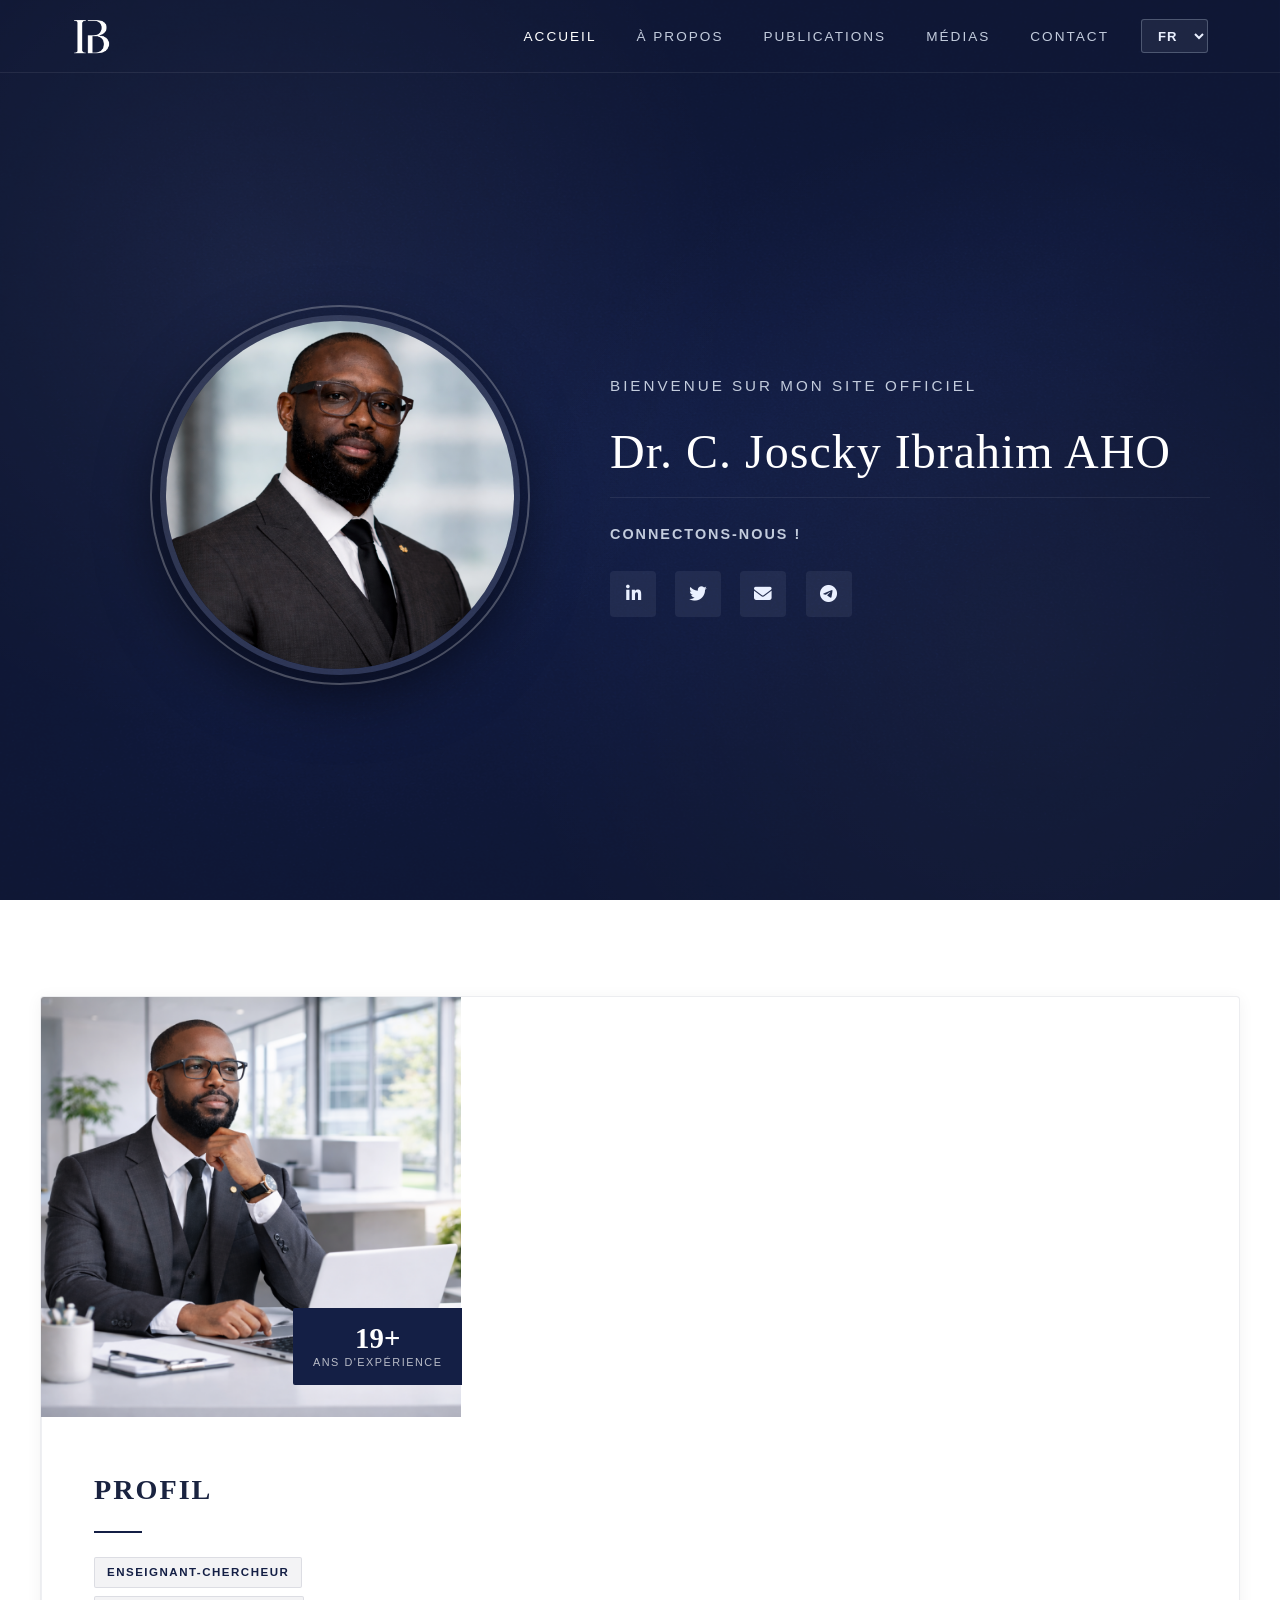
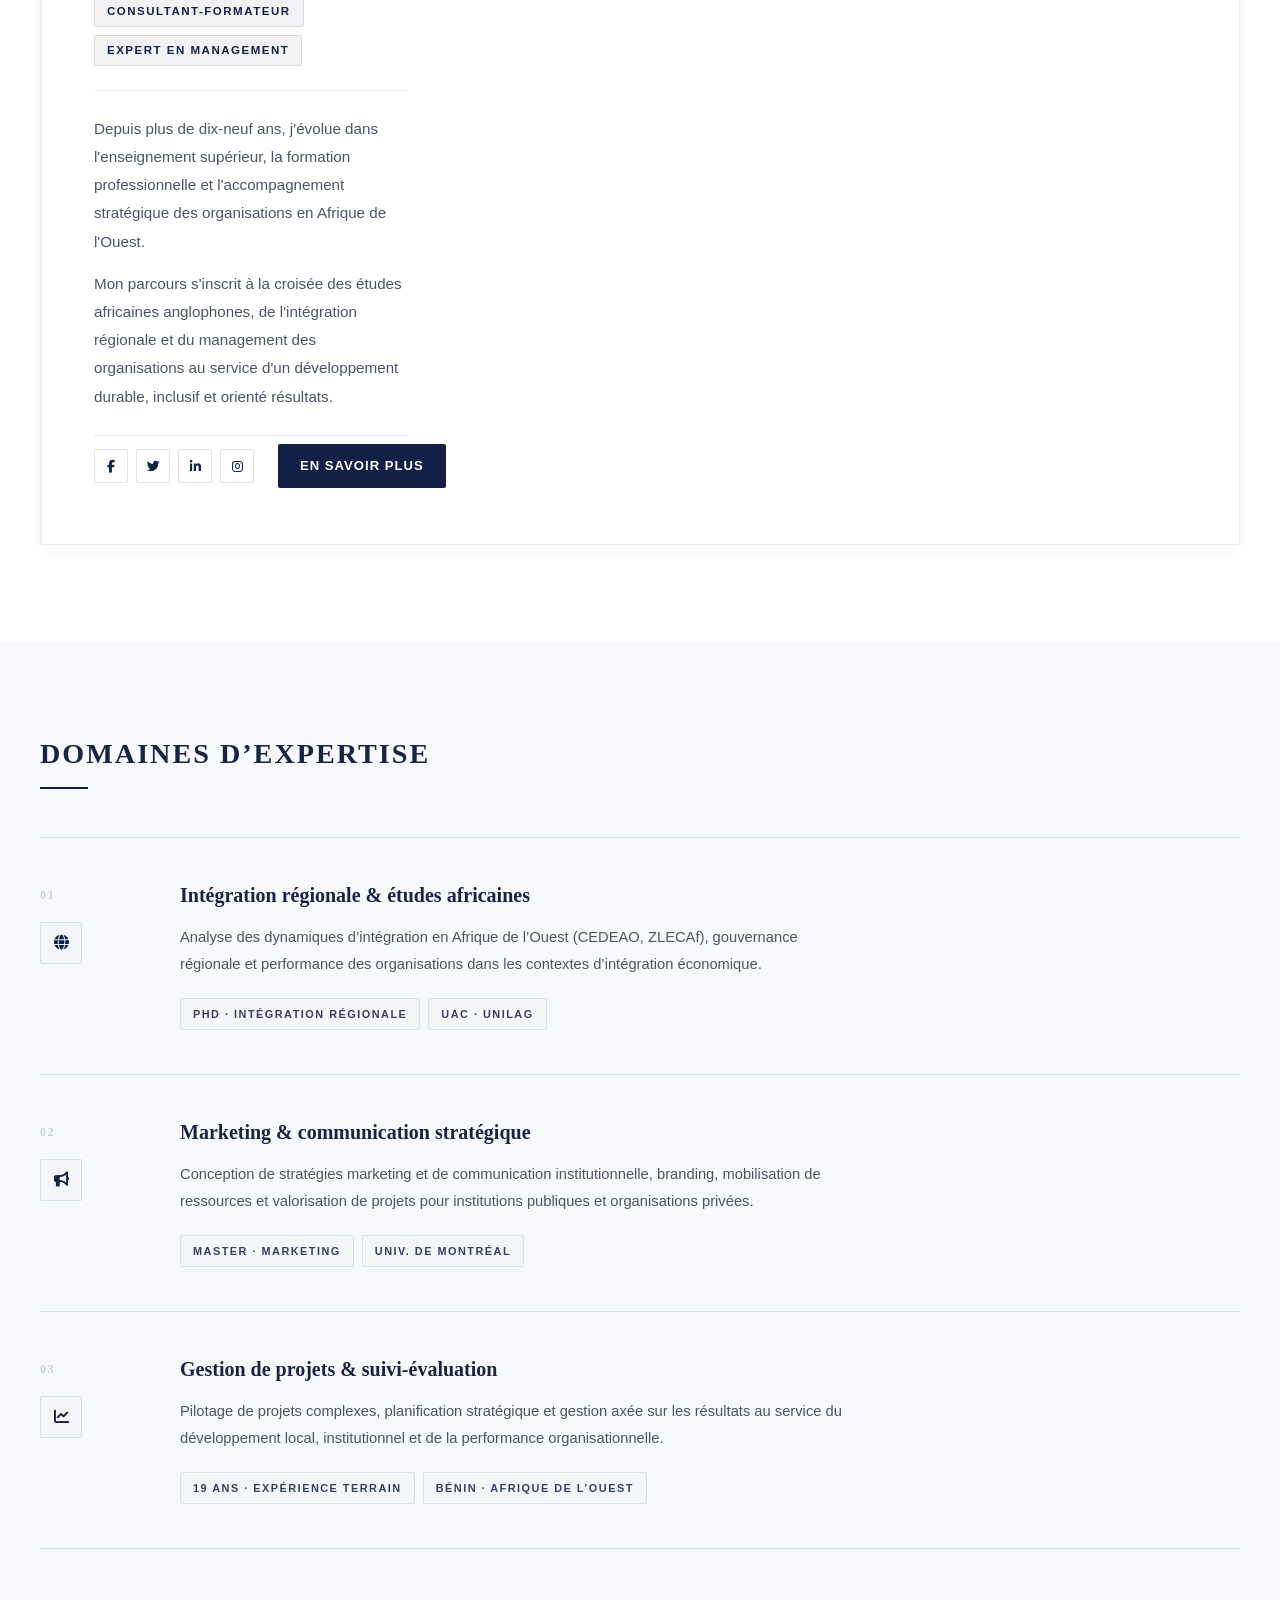
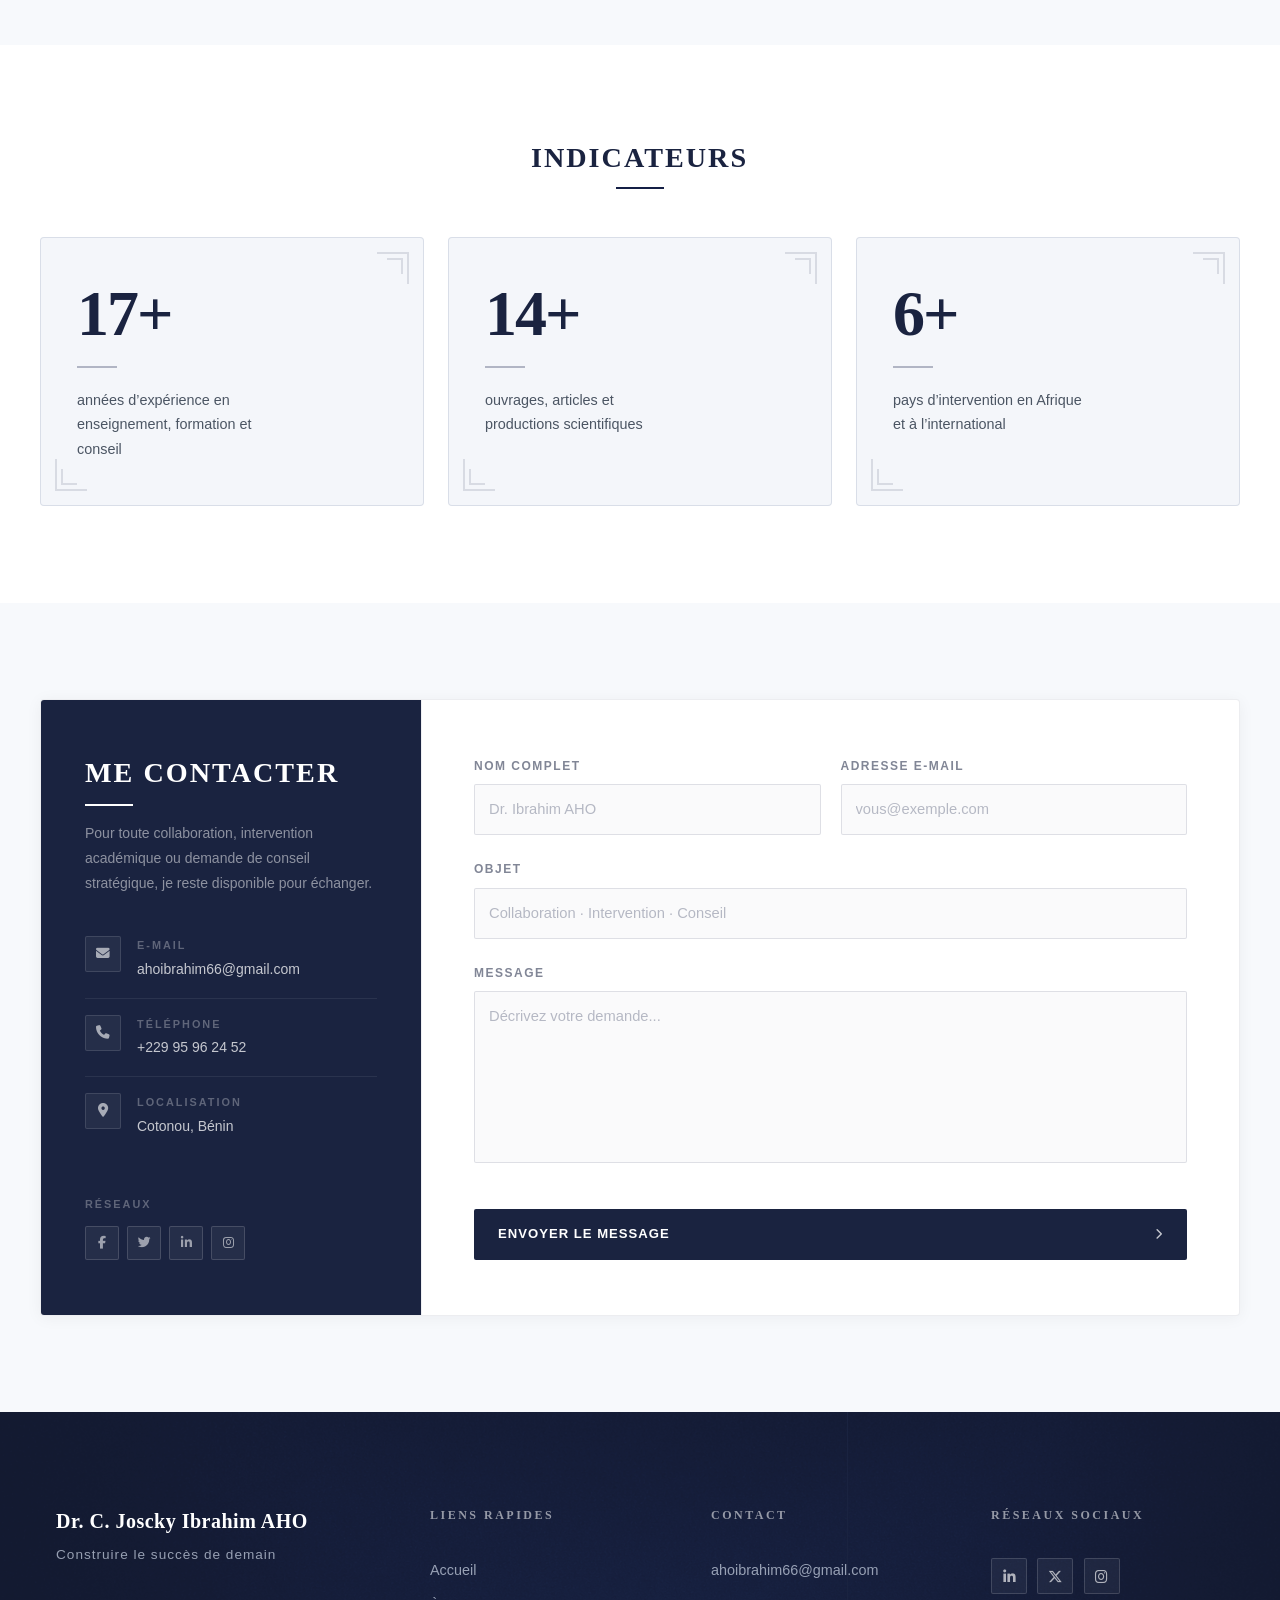
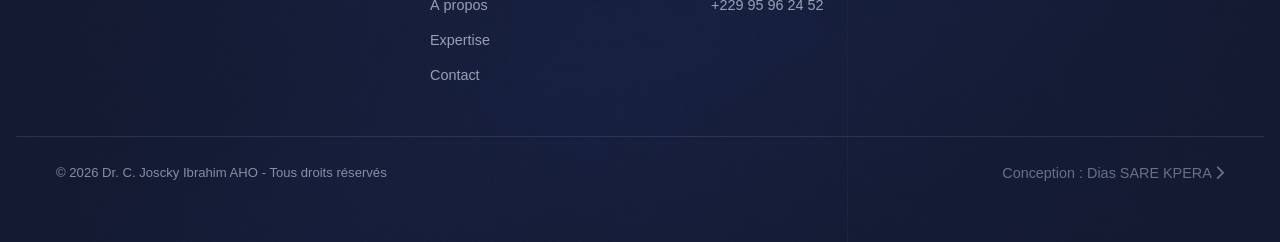
==== commit 923d35f3: "21-04-2026 2c" ====
--- a/index.html
+++ b/index.html
@@ -182,6 +182,8 @@
                     </figcaption>
                 </figure>
 
+                <div class="hero__wave"></div>
+                
                 <!-- Colonne contenu -->
                 <div class="about__content">            
                     <!-- Titre -->
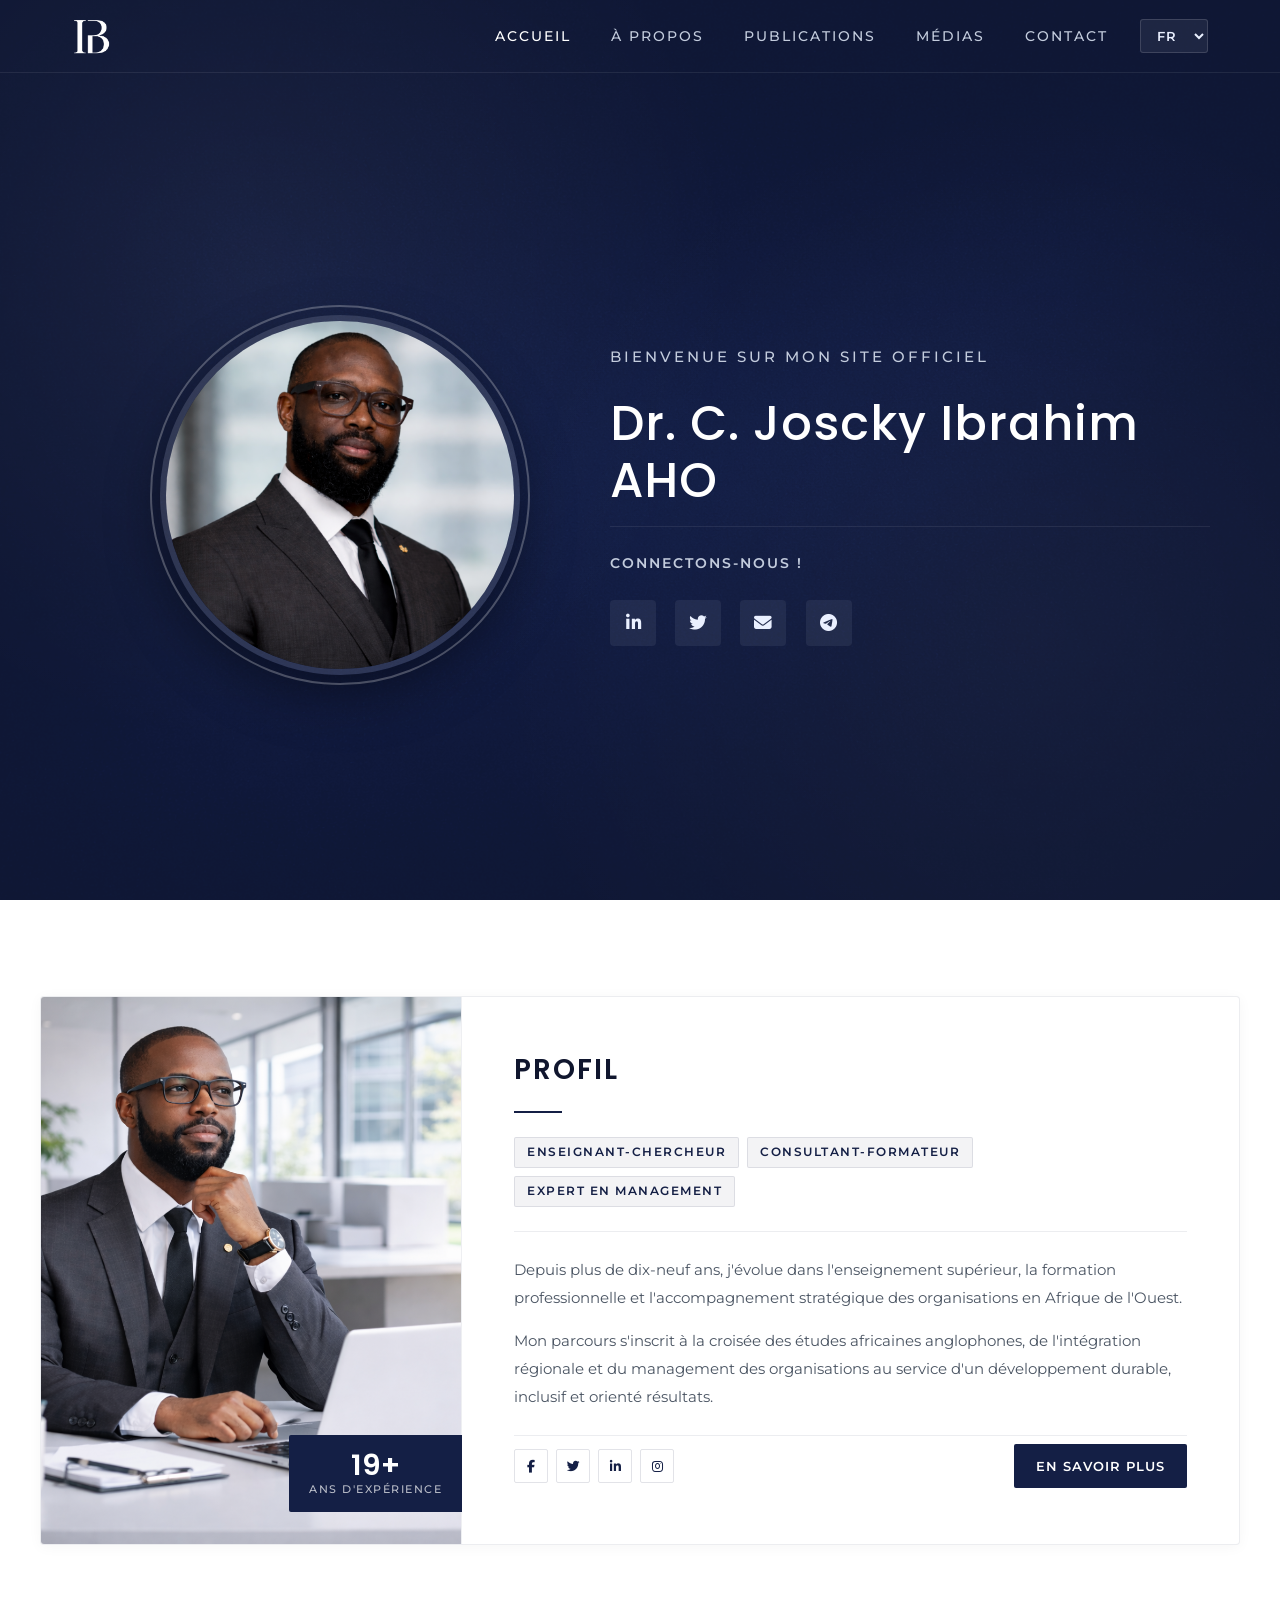
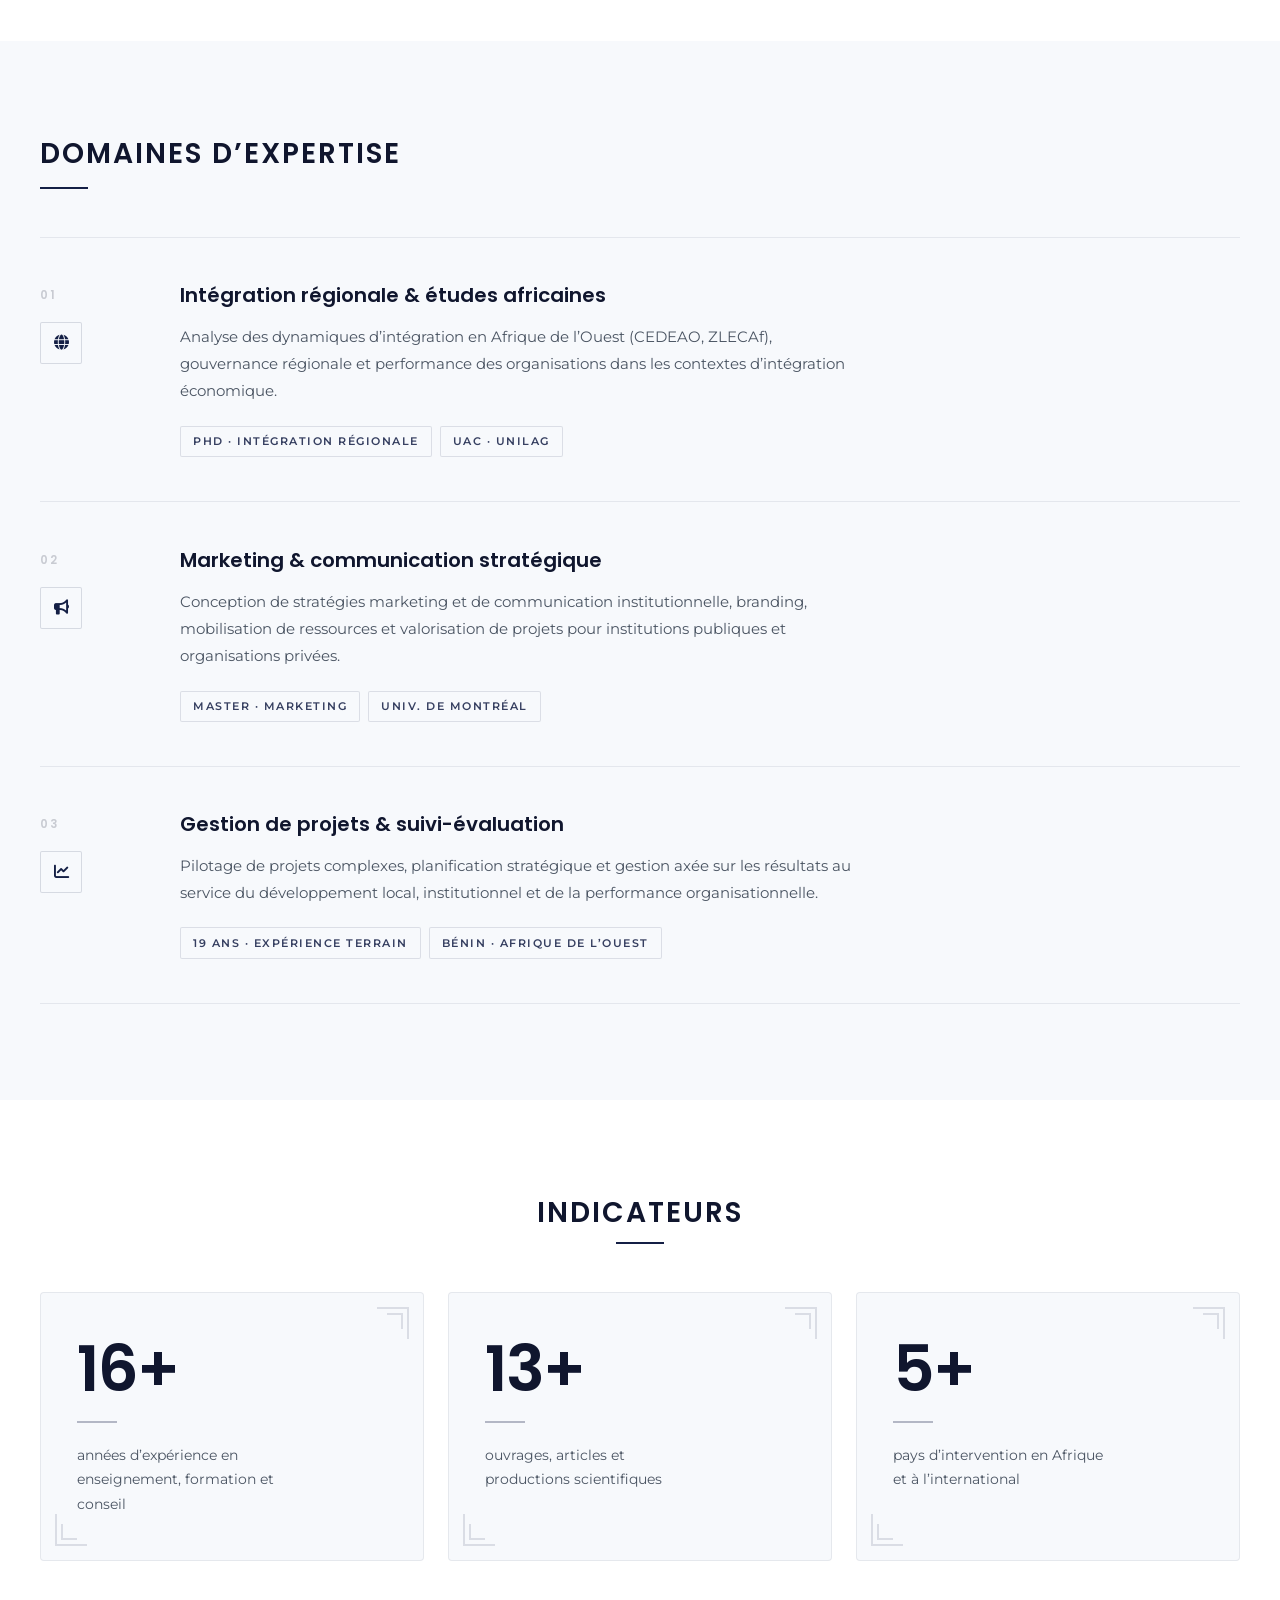
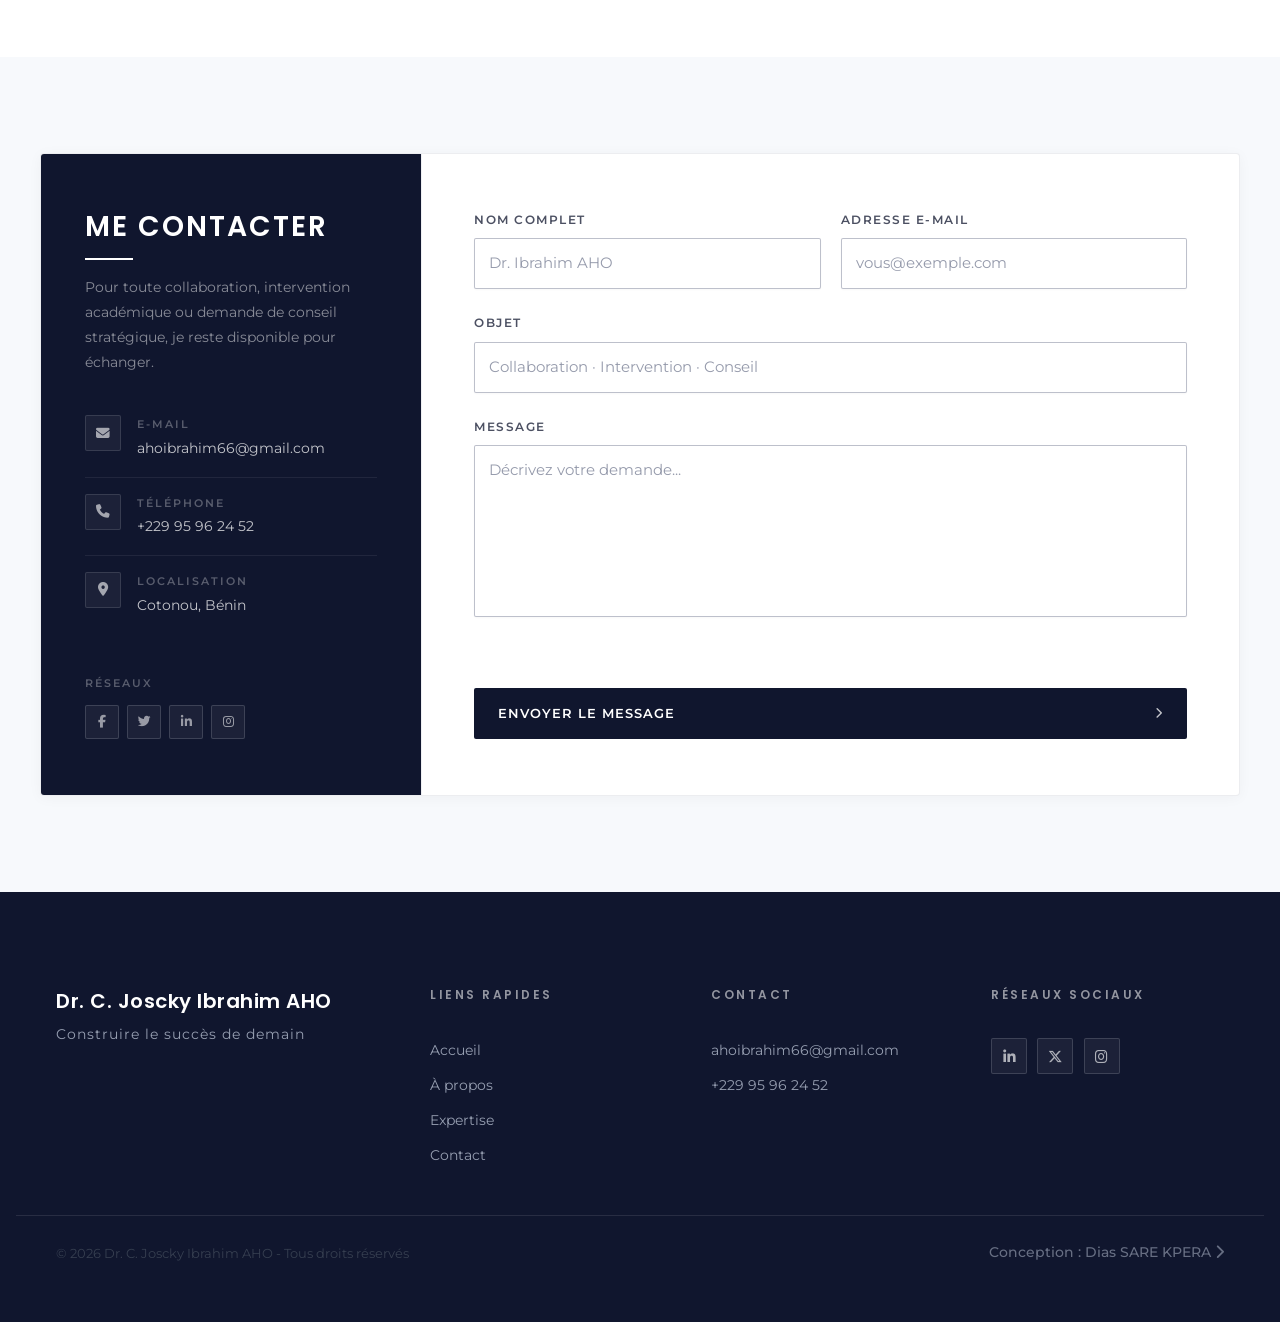
==== commit 64abe6b7: "frst cmt" ====
--- a/index.html
+++ b/index.html
@@ -35,7 +35,7 @@
     <!-- =========================
         FAVICON
     ========================== -->
-    <link rel="shortcut icon" href="/assets/03-images/favicon.ico" type="image/x-icon">
+    <link rel="shortcut icon" href="./assets/03-images/favicon.ico" type="image/x-icon">
 
     <!-- =========================
         FONT AWESOME
@@ -67,27 +67,27 @@
             <div class="header__container container">
 
                 <div class="header__brand">
-                    <a href="/index.html" class="header__logo" aria-label="Accueil du site">
-                        <img src="/assets/03-images/logo.png" alt="">
+                    <a href="./index.html" class="header__logo" aria-label="Accueil du site">
+                        <img src="./assets/03-images/logo.png" alt="">
                     </a>
                 </div>
 
                 <nav class="header__nav" id="header-nav" aria-label="Navigation principale">
                     <ul class="header__nav-list">
                         <li class="header__nav-item">
-                            <a href="/index.html" class="header__nav-link" data-i18n="nav_home">Accueil</a>
+                            <a href="./index.html" class="header__nav-link" data-i18n="nav_home">Accueil</a>
                         </li>
                         <li class="header__nav-item">
-                            <a href="/pages/01-about.html" class="header__nav-link" data-i18n="nav_about">À propos</a>
+                            <a href="./pages/01-about.html" class="header__nav-link" data-i18n="nav_about">À propos</a>
                         </li>
                         <li class="header__nav-item">
-                            <a href="/pages/02-publications.html" class="header__nav-link" data-i18n="nav_publications">Publications</a>
+                            <a href="./pages/02-publications.html" class="header__nav-link" data-i18n="nav_publications">Publications</a>
                         </li>
                         <li class="header__nav-item">
-                            <a href="/pages/03-media.html" class="header__nav-link" data-i18n="nav_media">Médias</a>
+                            <a href="./pages/03-media.html" class="header__nav-link" data-i18n="nav_media">Médias</a>
                         </li>
                         <li class="header__nav-item">
-                            <a href="/index.html#contact" class="header__nav-link" data-i18n="nav_contact">Contact</a>
+                            <a href="./index.html#contact" class="header__nav-link" data-i18n="nav_contact">Contact</a>
                         </li>
                     </ul>
                 </nav>
@@ -171,7 +171,7 @@
                 <!-- Colonne image -->
                 <figure class="about__figure anim-reveal" data-anim="fade-left">
                     <img
-                        src="/assets/03-images/img2.png"
+                        src="./assets/03-images/img2.png"
                         alt="Dr. C. Joscky Ibrahim AHO en situation de travail"
                         class="about__image"
                     >
@@ -182,10 +182,9 @@
                     </figcaption>
                 </figure>
 
-                <div class="hero__wave"></div>
-                
                 <!-- Colonne contenu -->
-                <div class="about__content">            
+                <div class="about__content">
+
                     <!-- Titre -->
                     <h2 id="about-title" class="about__title anim-reveal" data-anim="fade-up" data-i18n="about_title">
                         Profil
@@ -206,14 +205,14 @@
                     <!-- Texte -->
                     <div class="about__text">
                         <p class="anim-reveal" data-anim="fade-up" data-anim-delay="0.25" data-i18n="about_p1">
-                        Depuis plus de dix-neuf ans, j'évolue dans l'enseignement supérieur,
-                        la formation professionnelle et l'accompagnement stratégique des
-                        organisations en Afrique de l'Ouest.
+                            Depuis plus de dix-neuf ans, j'évolue dans l'enseignement supérieur,
+                            la formation professionnelle et l'accompagnement stratégique des
+                            organisations en Afrique de l'Ouest.
                         </p>
                         <p class="anim-reveal" data-anim="fade-up" data-anim-delay="0.35" data-i18n="about_p2">
-                        Mon parcours s'inscrit à la croisée des études africaines anglophones,
-                        de l'intégration régionale et du management des organisations  au
-                        service d'un développement durable, inclusif et orienté résultats.
+                            Mon parcours s'inscrit à la croisée des études africaines anglophones,
+                            de l'intégration régionale et du management des organisations au
+                            service d'un développement durable, inclusif et orienté résultats.
                         </p>
                     </div>
 
@@ -224,7 +223,7 @@
                         <ul class="about__socials" aria-label="Réseaux sociaux">
                             <li>
                                 <a href="#" aria-label="Facebook" class="about__social-link">
-                                <i class="fa-brands fa-facebook-f"></i>
+                                    <i class="fa-brands fa-facebook-f"></i>
                                 </a>
                             </li>
                             <li>
@@ -234,18 +233,18 @@
                             </li>
                             <li>
                                 <a href="#" aria-label="LinkedIn" class="about__social-link">
-                                <i class="fa-brands fa-linkedin-in"></i>
+                                    <i class="fa-brands fa-linkedin-in"></i>
                                 </a>
                             </li>
                             <li>
                                 <a href="#" aria-label="Instagram" class="about__social-link">
-                                <i class="fa-brands fa-instagram"></i>
+                                    <i class="fa-brands fa-instagram"></i>
                                 </a>
                             </li>
                         </ul>
 
                         <!-- CTA -->
-                        <a href="/pages/01-about.html" class="about__button" data-i18n="about_btn">
+                        <a href="./pages/01-about.html" class="about__button" data-i18n="about_btn">
                             En savoir plus
                             <i class="fa-solid fa-chevron-right" aria-hidden="true"></i>
                         </a>
@@ -701,9 +700,9 @@
         </a>
 
 
-        <script src="/js/global/backtop.js"></script>
-        <script src="/js/01-home/i18n.js"></script>
-        <script src="/js/global/menu.js"></script>
-        <script src="/js/01-home/animations.js"></script>
+        <script src="./js/global/backtop.js"></script>
+        <script src="./js/01-home/i18n.js"></script>
+        <script src="./js/global/menu.js"></script>
+        <script src="./js/01-home/animations.js"></script>
     </body>
 </html>
--- a/css/01-home/animations.css
+++ b/css/01-home/animations.css
@@ -90,37 +90,47 @@
    4. MICRO-INTERACTIONS — hover subtils
    ───────────────────────────────────────────── */
 
-/* Liens sociaux */
+/* Liens sociaux — le conteneur reste stable, seule l'icône réagit */
 .hero__social-link,
 .about__social-link,
 .contact__social-link,
 .footer__social-link {
-  transition: transform 0.25s ease, opacity 0.25s ease;
-}
-.hero__social-link:hover,
-.about__social-link:hover,
-.contact__social-link:hover,
-.footer__social-link:hover {
-  transform: translateY(-3px);
-  opacity: 0.8;
-}
-
-/* Bouton CTA about */
+  transition: background 0.25s ease, border-color 0.25s ease, color 0.25s ease;
+}
+.hero__social-link i,
+.about__social-link i,
+.contact__social-link i,
+.footer__social-link i {
+  display: inline-block;
+  transition: transform 0.3s cubic-bezier(0.34, 1.56, 0.64, 1);
+}
+.hero__social-link:hover i,
+.about__social-link:hover i,
+.contact__social-link:hover i,
+.footer__social-link:hover i {
+  transform: rotate(-10deg) scale(1.12);
+}
+
+/* Bouton CTA about — la flèche avance, le bouton ne bouge pas */
 .about__button {
-  transition: transform 0.25s ease, box-shadow 0.25s ease;
-}
-.about__button:hover {
-  transform: translateY(-2px);
-  box-shadow: 0 6px 20px rgba(0, 0, 0, 0.12);
-}
-
-/* Bouton contact submit */
+  transition: opacity 0.25s ease;
+}
+.about__button i {
+  transition: transform 0.25s ease;
+}
+.about__button:hover i {
+  transform: translateX(4px);
+}
+
+/* Bouton contact submit — la flèche avance, le bouton ne bouge pas */
 .contact__button {
-  transition: transform 0.25s ease, box-shadow 0.25s ease;
-}
-.contact__button:hover {
-  transform: translateY(-2px);
-  box-shadow: 0 6px 20px rgba(0, 0, 0, 0.15);
+  transition: opacity 0.25s ease;
+}
+.contact__button i {
+  transition: transform 0.25s ease;
+}
+.contact__button:hover i {
+  transform: translateX(4px);
 }
 
 /* Inputs focus */
@@ -130,25 +140,25 @@
 }
 .form-input:focus,
 .form-textarea:focus {
-  box-shadow: 0 0 0 3px rgba(0, 0, 0, 0.06);
-}
-
-/* Metric cards */
-.metric-card {
-  transition: transform 0.3s ease, box-shadow 0.3s ease;
-}
-.metric-card:hover {
-  transform: translateY(-4px);
-  box-shadow: 0 12px 32px rgba(0, 0, 0, 0.1);
-}
-
-/* Expertise items */
-.expertise-item {
-  transition: transform 0.3s ease, box-shadow 0.3s ease;
-}
-.expertise-item:hover {
-  transform: translateY(-3px);
-  box-shadow: 0 8px 24px rgba(0, 0, 0, 0.08);
+  box-shadow: 0 0 0 3px rgba(0, 0, 0, 0.045);
+}
+
+/* Metric cards — le cadre reste fixe, le chiffre respire légèrement */
+.metric-card__number {
+  display: inline-block;
+  transition: transform 0.3s ease;
+}
+.metric-card:hover .metric-card__number {
+  transform: scale(1.04);
+}
+
+/* Expertise items — l'icône pivote légèrement, la ligne reste en place */
+.expertise-item__meta i {
+  transition: transform 0.3s cubic-bezier(0.34, 1.56, 0.64, 1),
+              background 0.2s ease, color 0.2s ease, border-color 0.2s ease;
+}
+.expertise-item:hover .expertise-item__meta i {
+  transform: rotate(-8deg) scale(1.08);
 }
 
 /* Footer links */
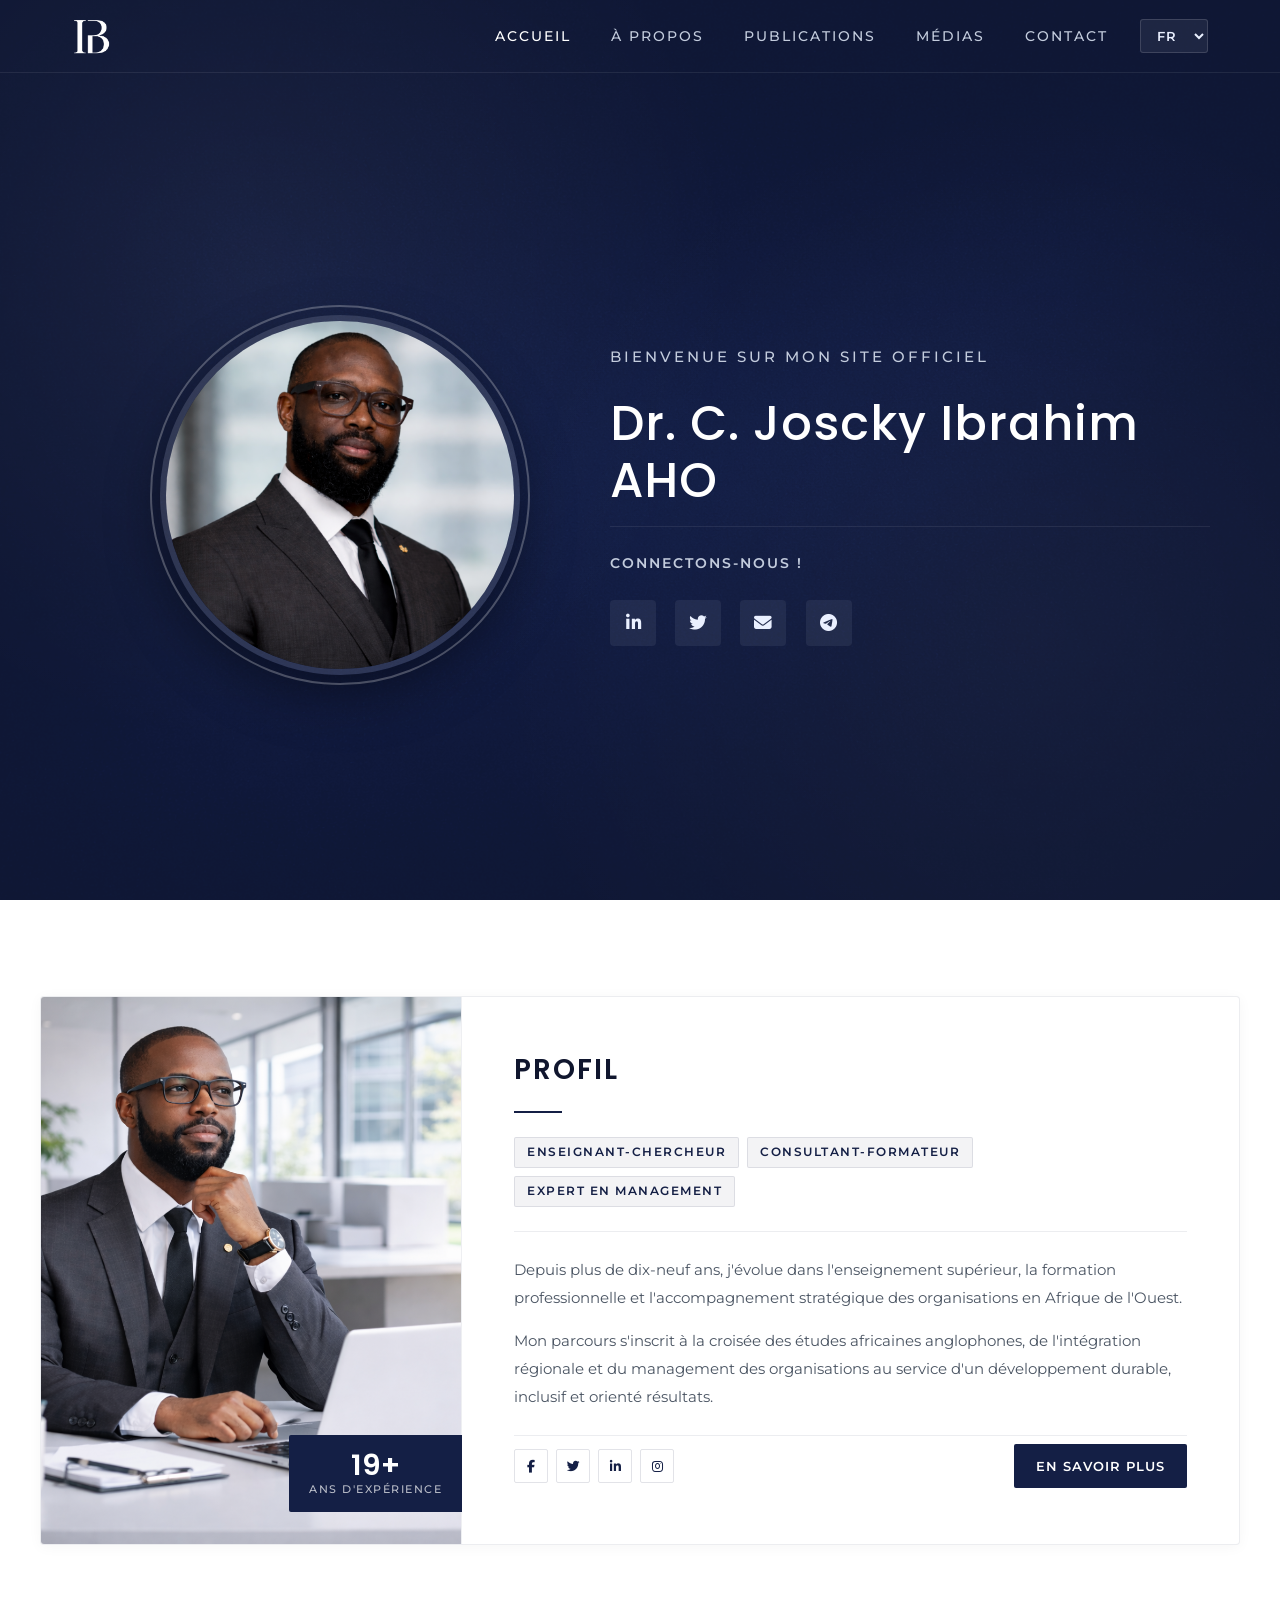
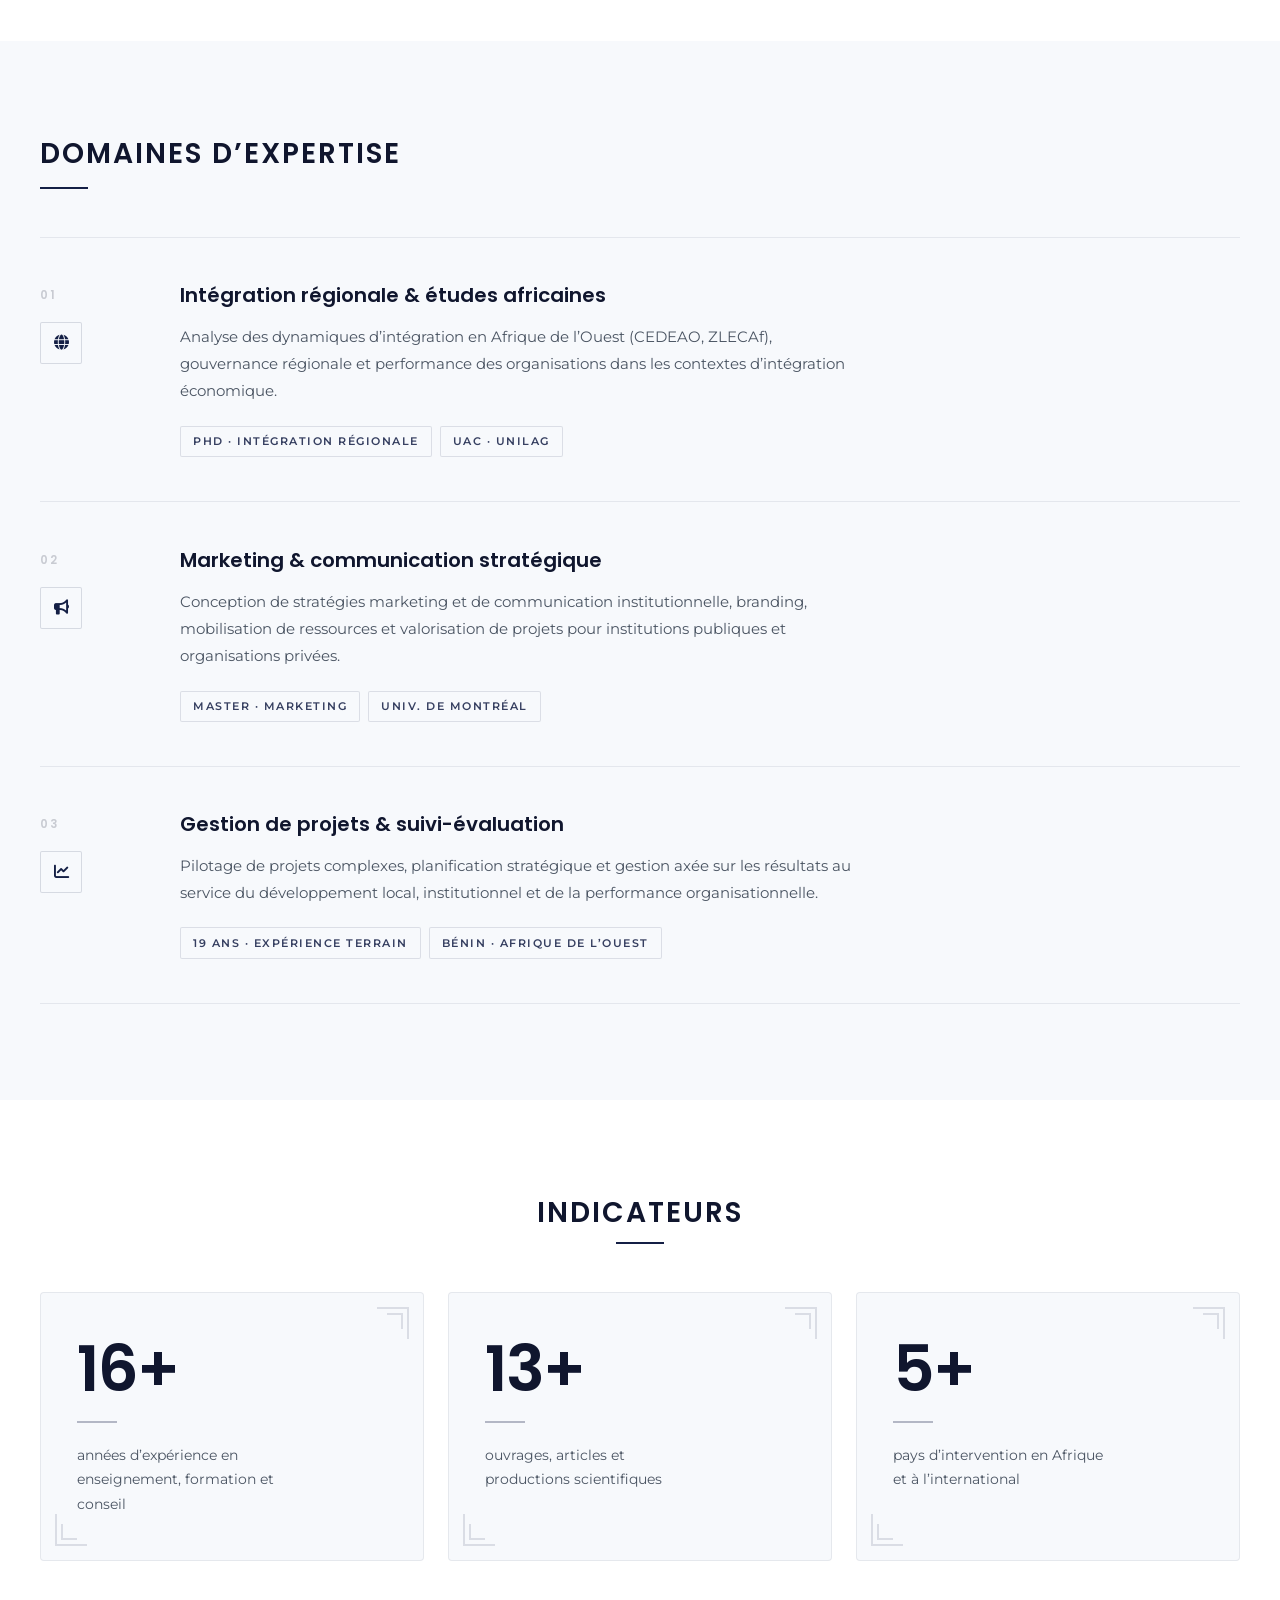
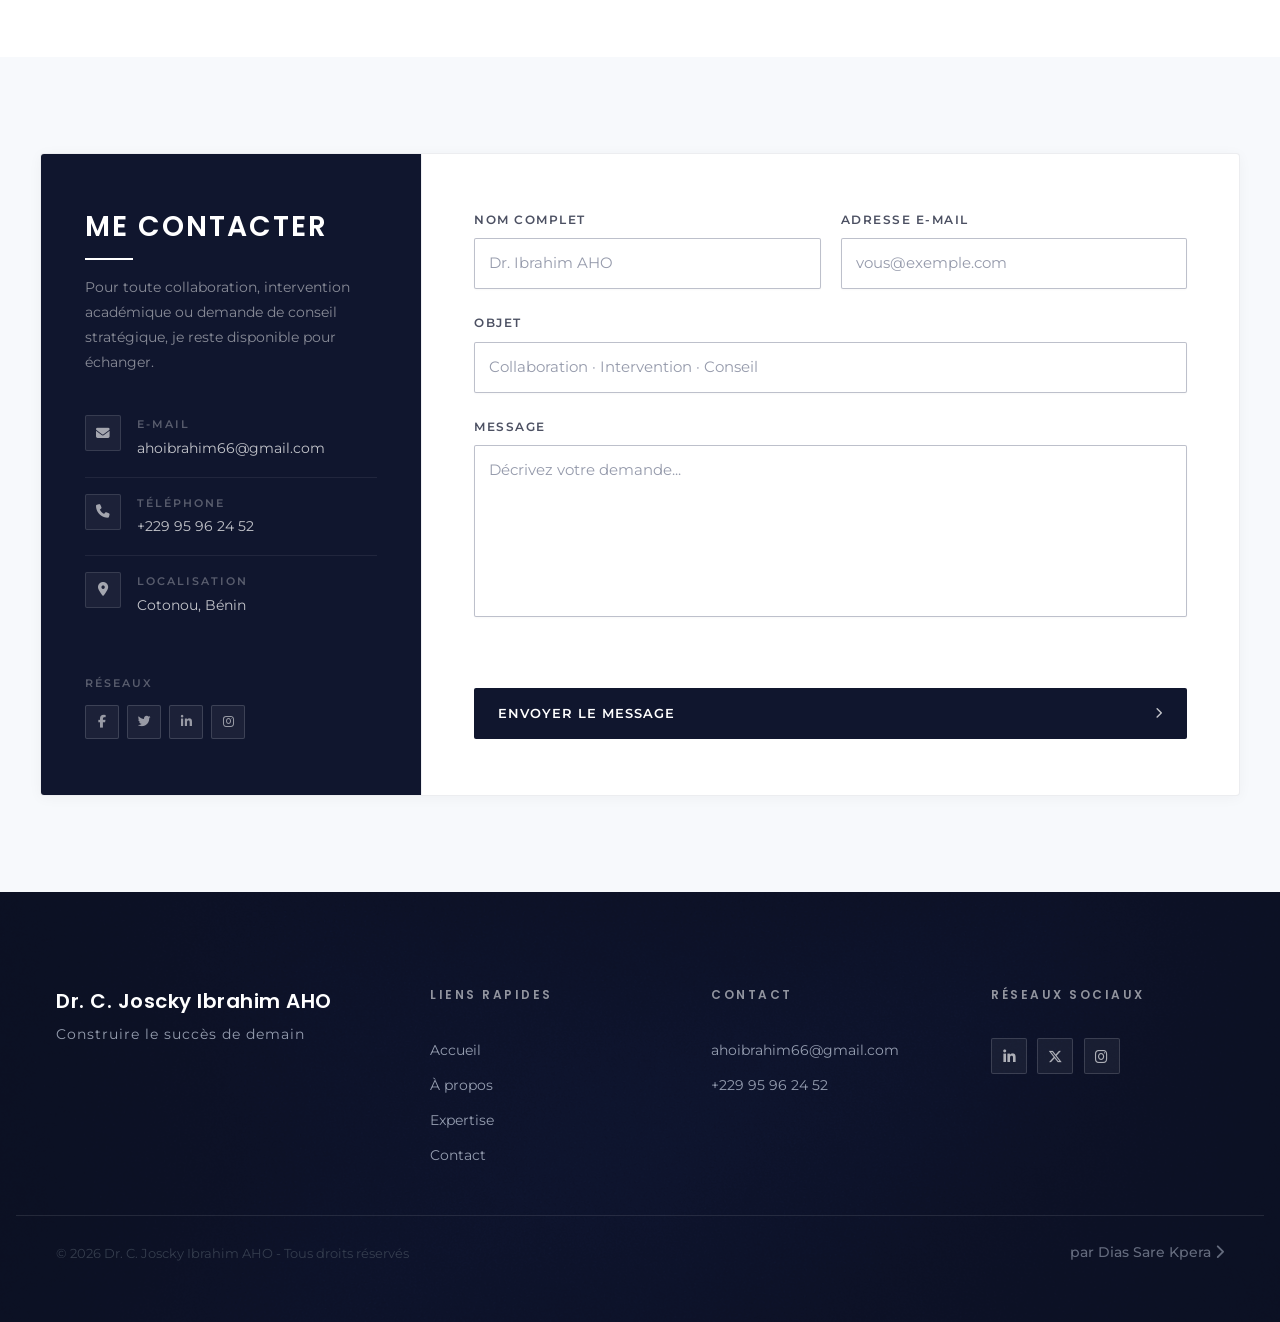
==== commit 47856a39: "pi" ====
--- a/index.html
+++ b/index.html
@@ -686,8 +686,8 @@
                     </p>
 
                     <p class="footer__credits">
-                        <a href="https://dskportfolio.onrender.com/" class="footer__link">
-                            <span data-i18n="footer_design">Conception : Dias SARE KPERA</span> <i class="fa-solid fa-chevron-right"></i>
+                        <a href="https://dsk.ink" class="footer__link" target="_blank" rel="noopener">
+                            <span data-i18n="footer_design">par Dias Sare Kpera</span> <i class="fa-solid fa-chevron-right"></i>
                         </a>
                     </p>
                 </div>
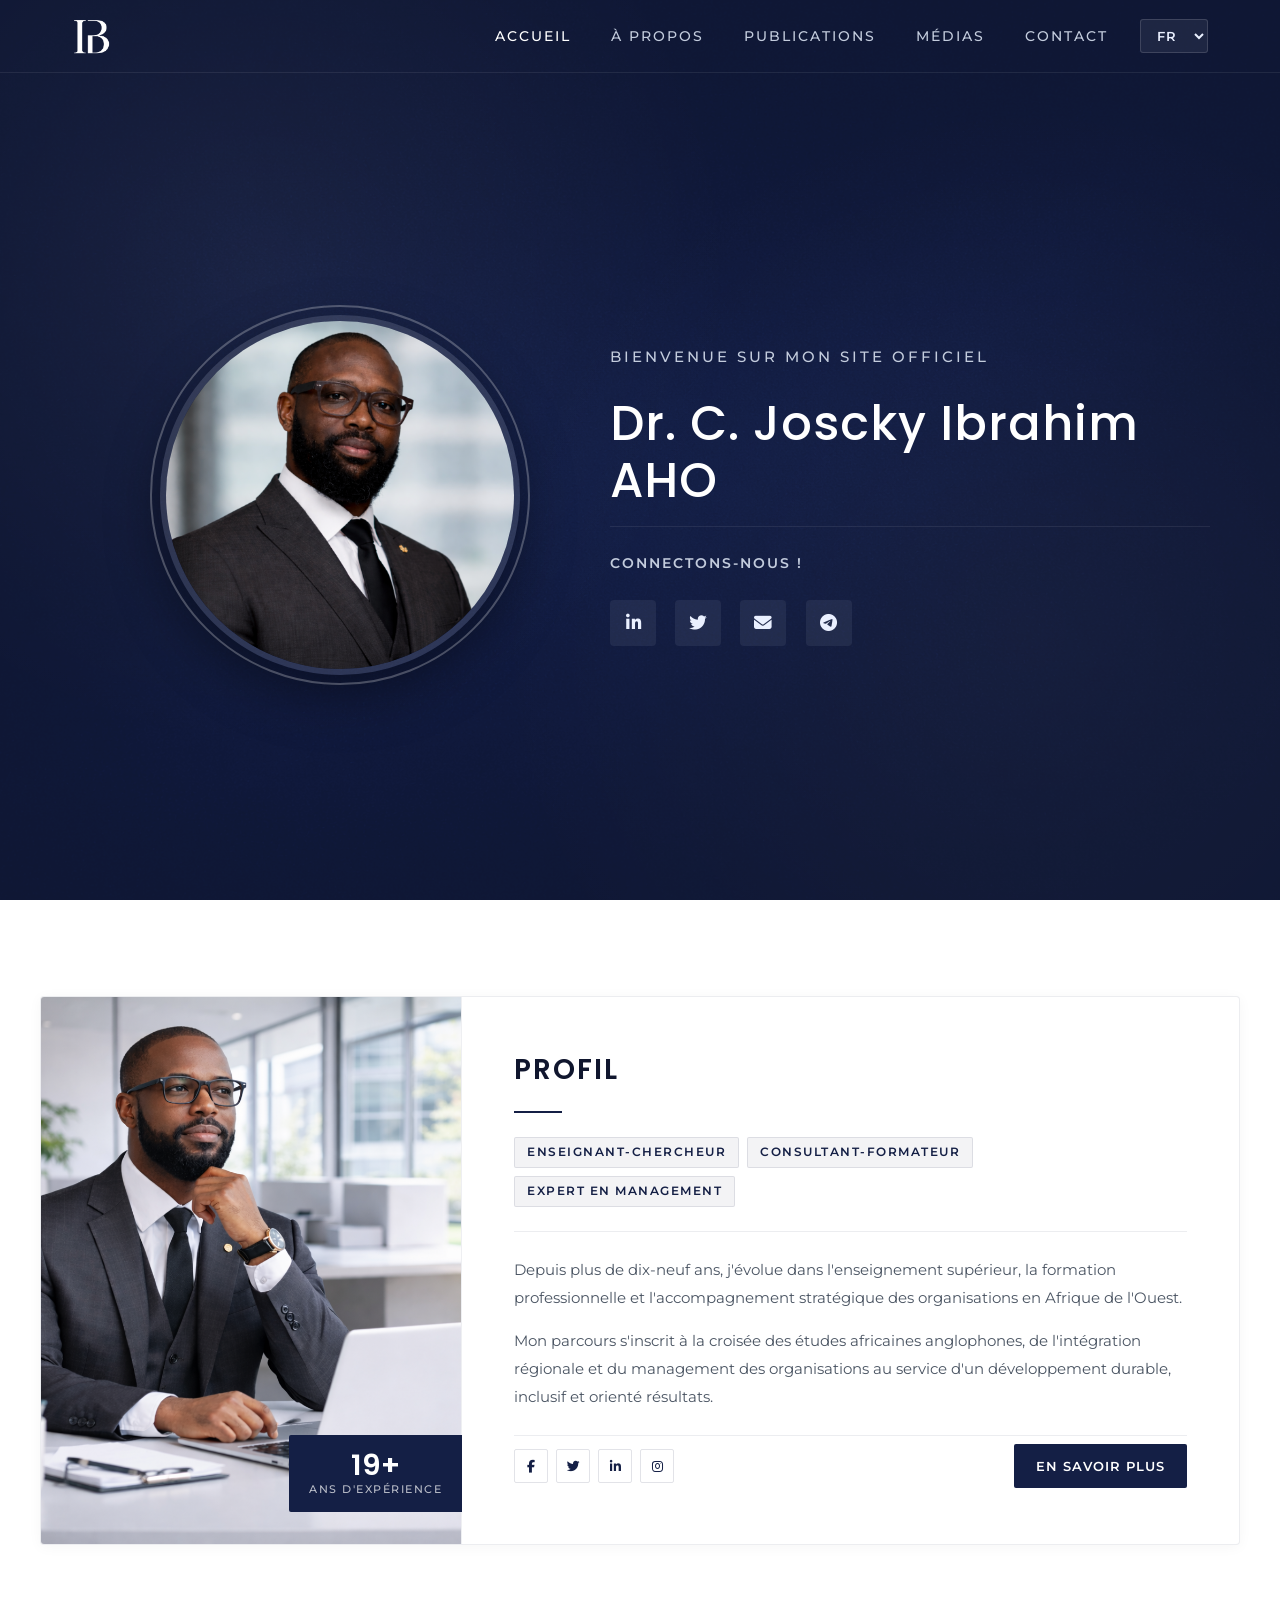
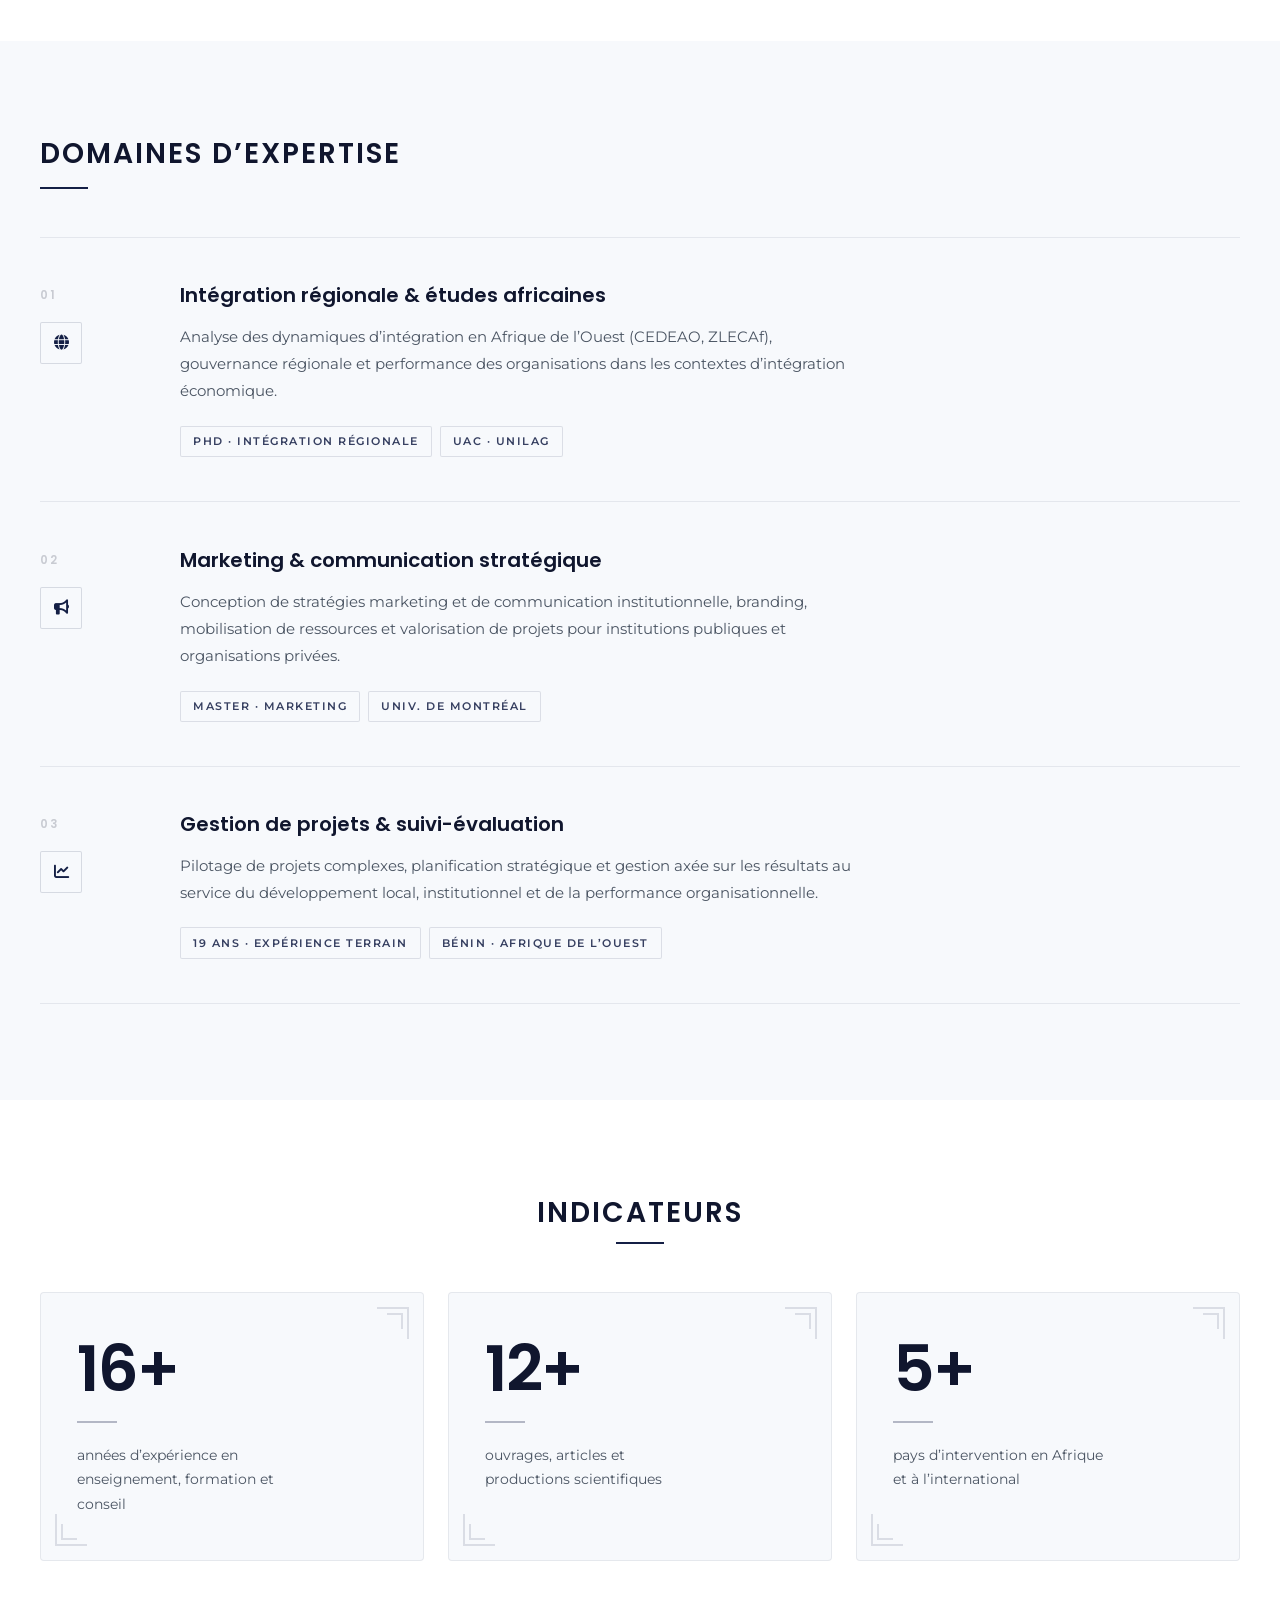
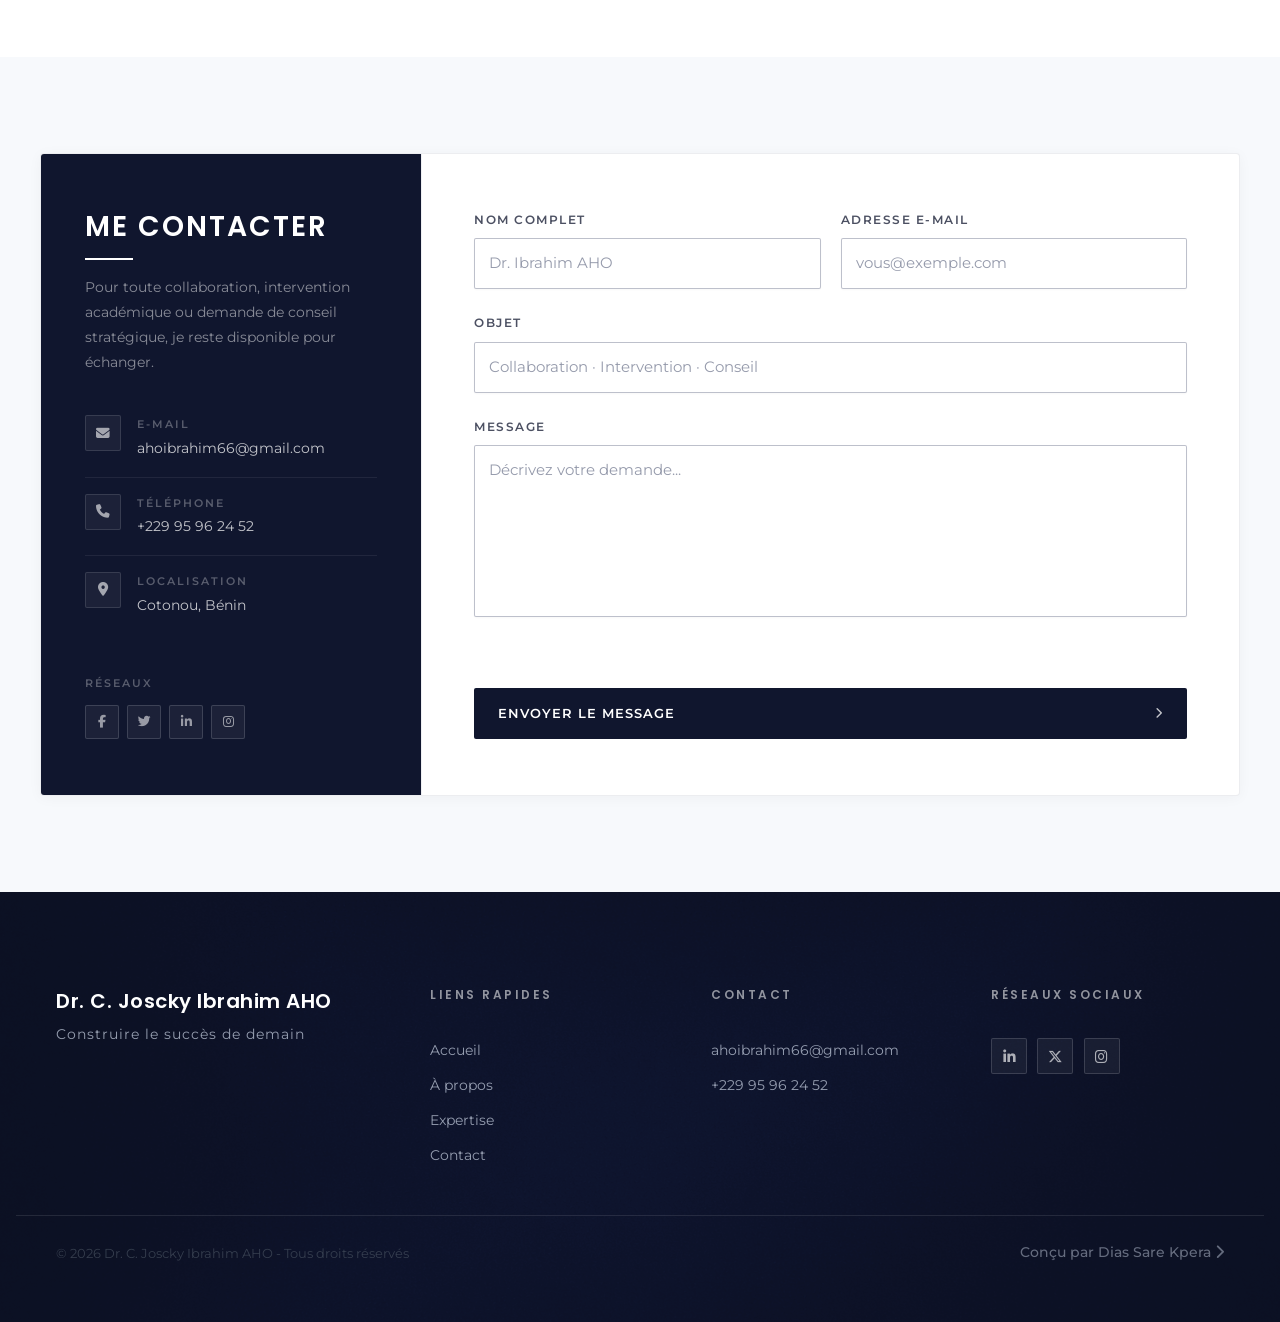
==== commit 4fad0b6b: "lj" ====
--- a/index.html
+++ b/index.html
@@ -687,7 +687,7 @@
 
                     <p class="footer__credits">
                         <a href="https://dsk.ink" class="footer__link" target="_blank" rel="noopener">
-                            <span data-i18n="footer_design">par Dias Sare Kpera</span> <i class="fa-solid fa-chevron-right"></i>
+                            <span data-i18n="footer_design">Conçu par Dias Sare Kpera</span> <i class="fa-solid fa-chevron-right"></i>
                         </a>
                     </p>
                 </div>
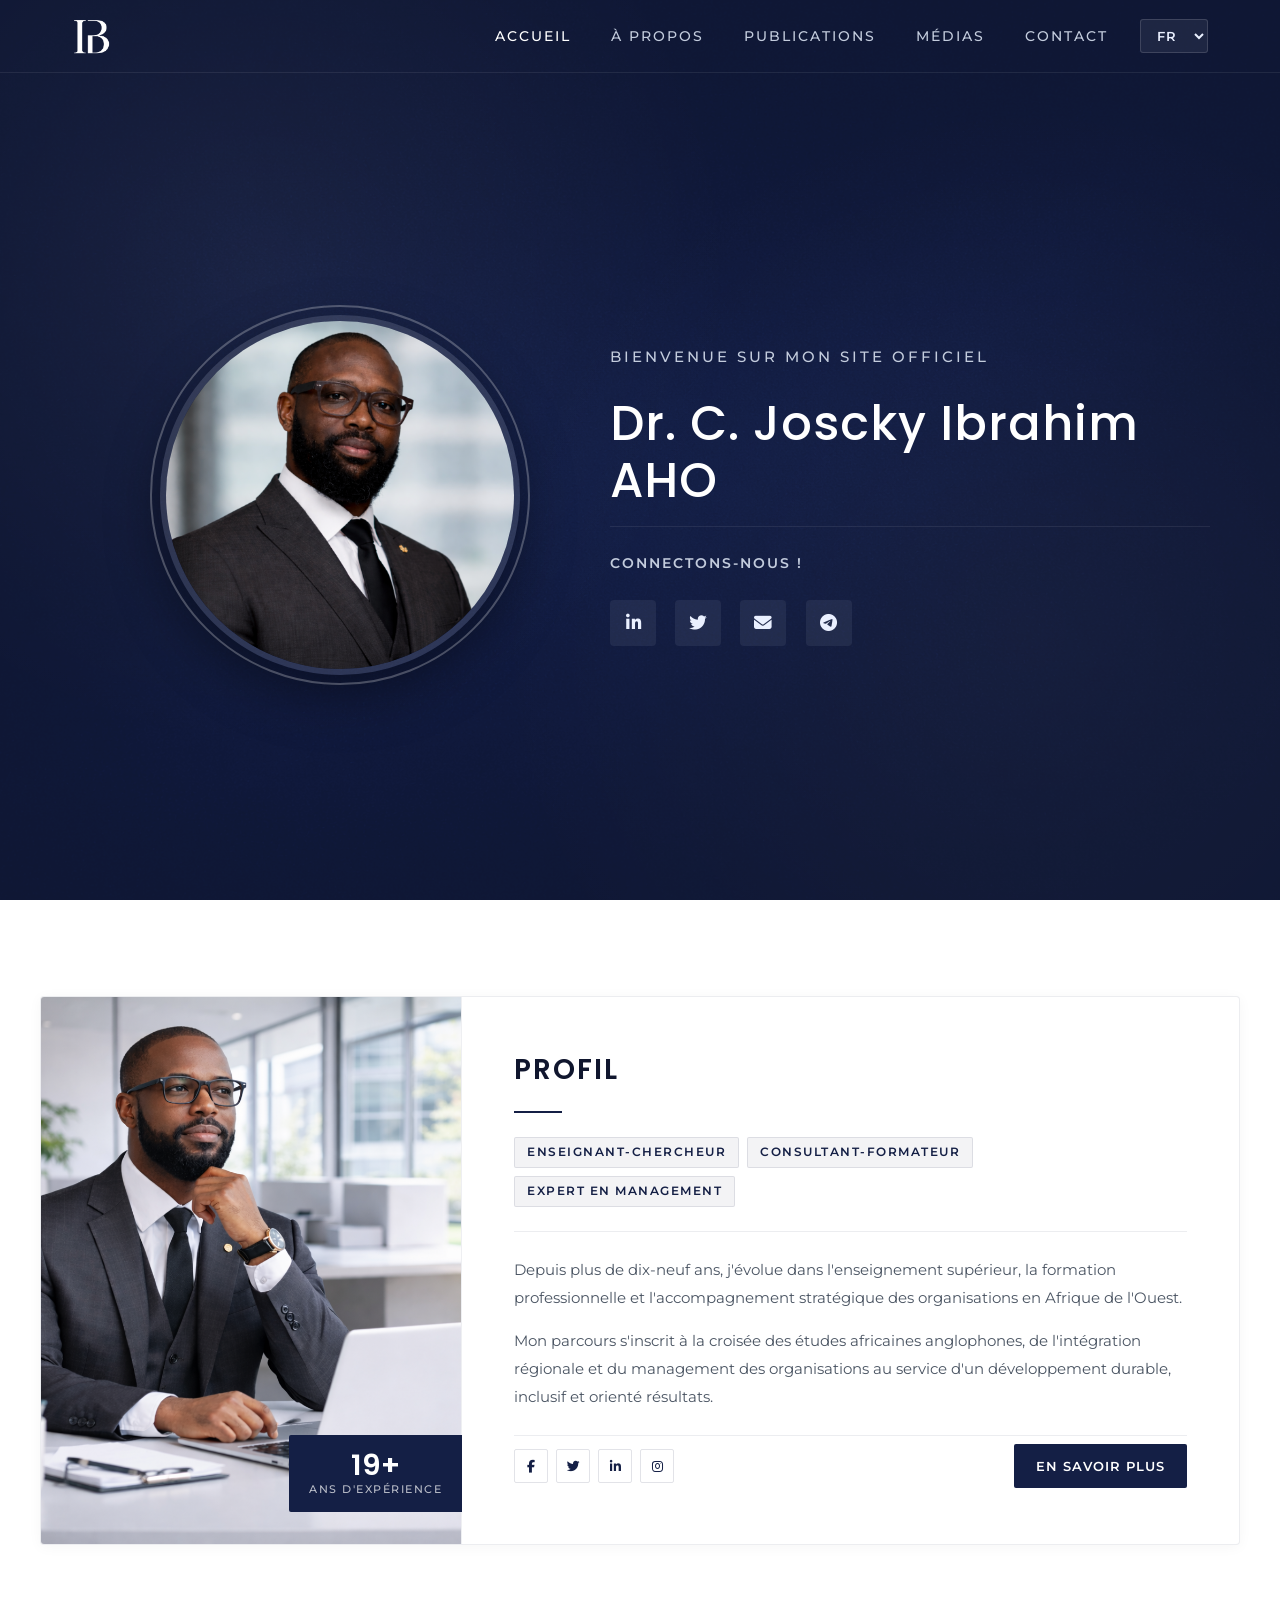
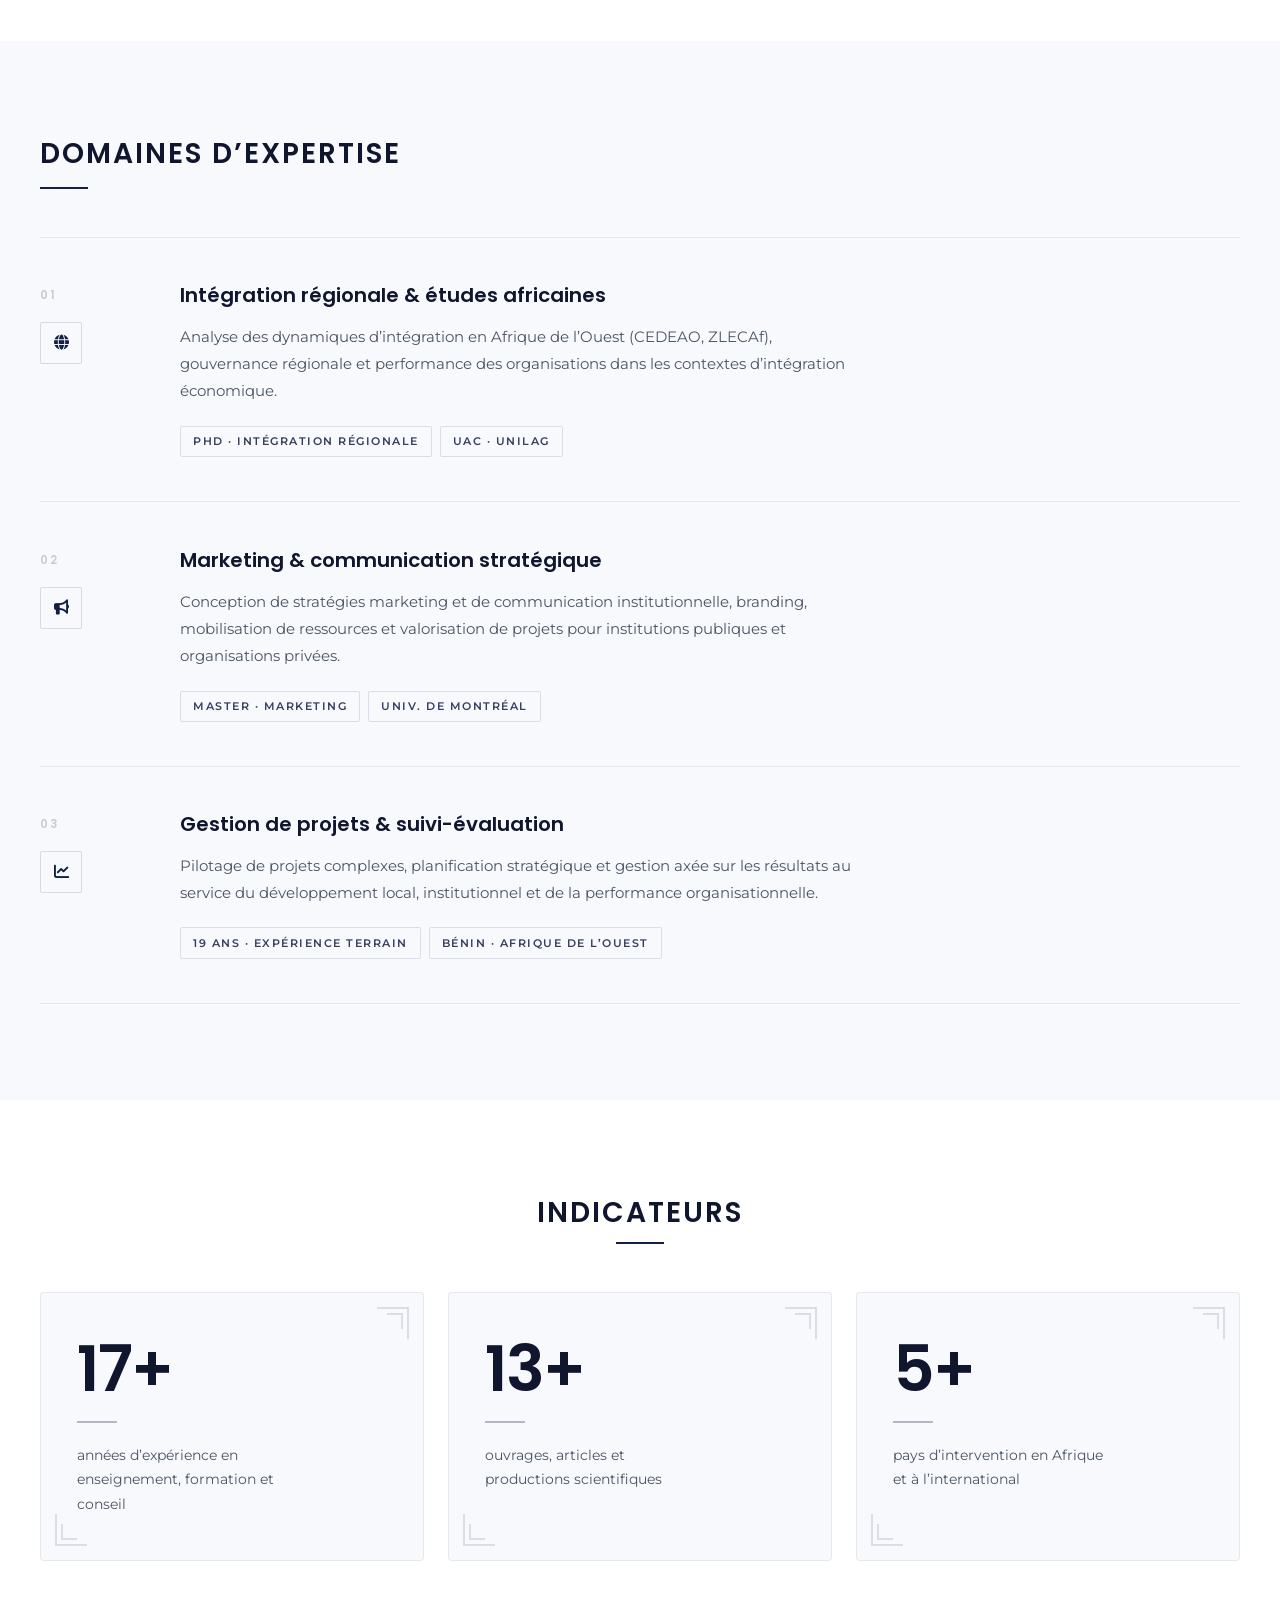
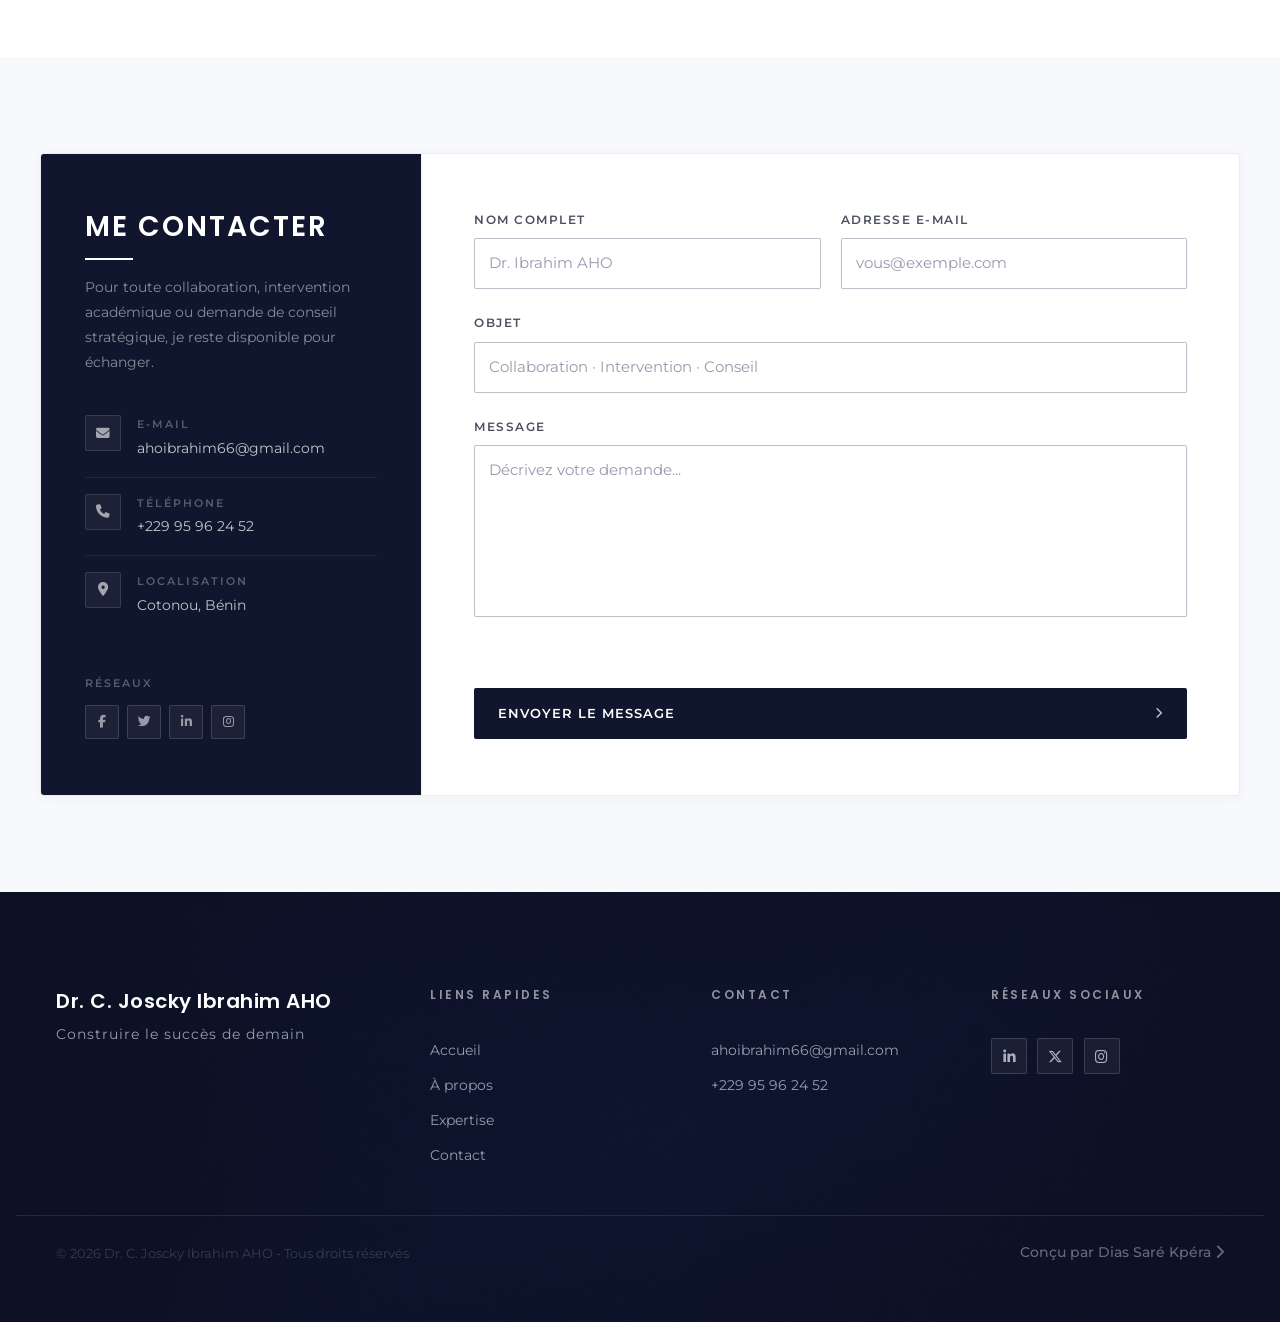
==== commit 0fb1b3f8: "pg" ====
--- a/index.html
+++ b/index.html
@@ -687,7 +687,7 @@
 
                     <p class="footer__credits">
                         <a href="https://dsk.ink" class="footer__link" target="_blank" rel="noopener">
-                            <span data-i18n="footer_design">Conçu par Dias Sare Kpera</span> <i class="fa-solid fa-chevron-right"></i>
+                            <span data-i18n="footer_design">Conçu par Dias Saré Kpéra</span> <i class="fa-solid fa-chevron-right"></i>
                         </a>
                     </p>
                 </div>
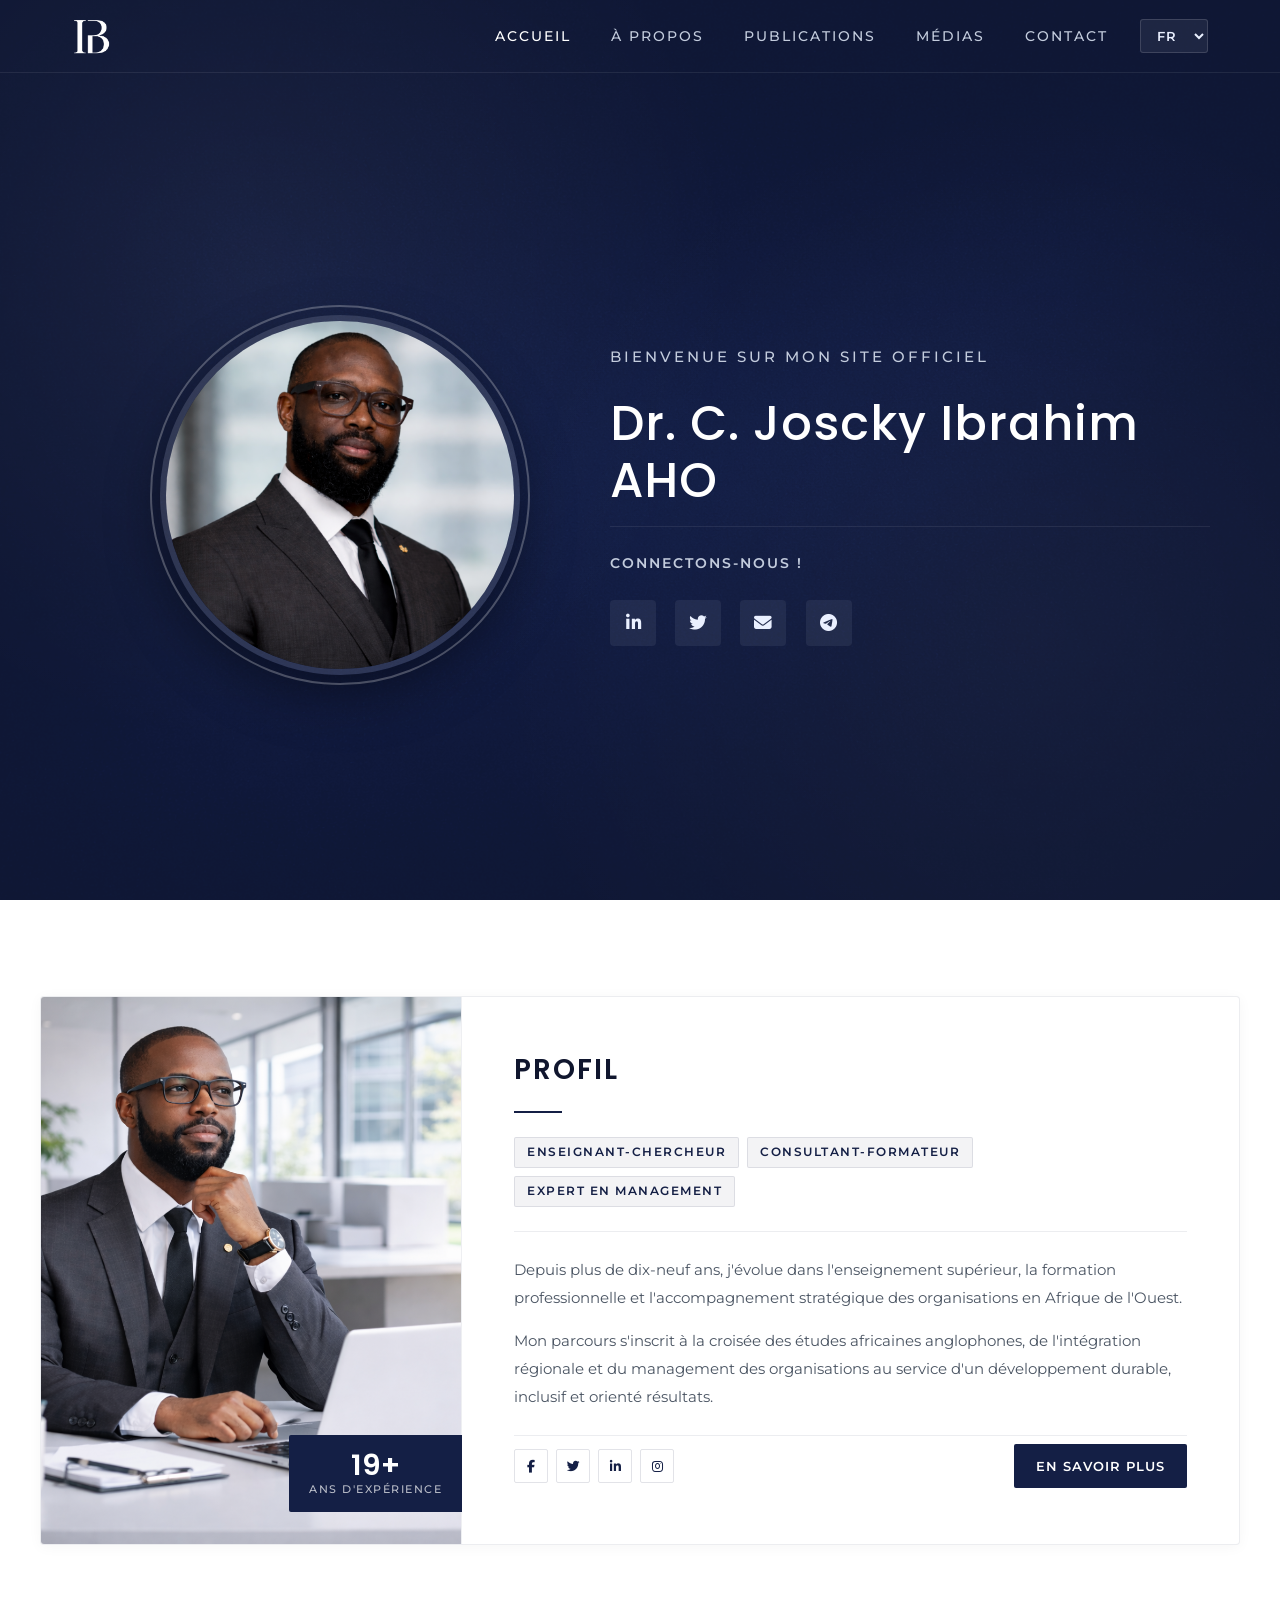
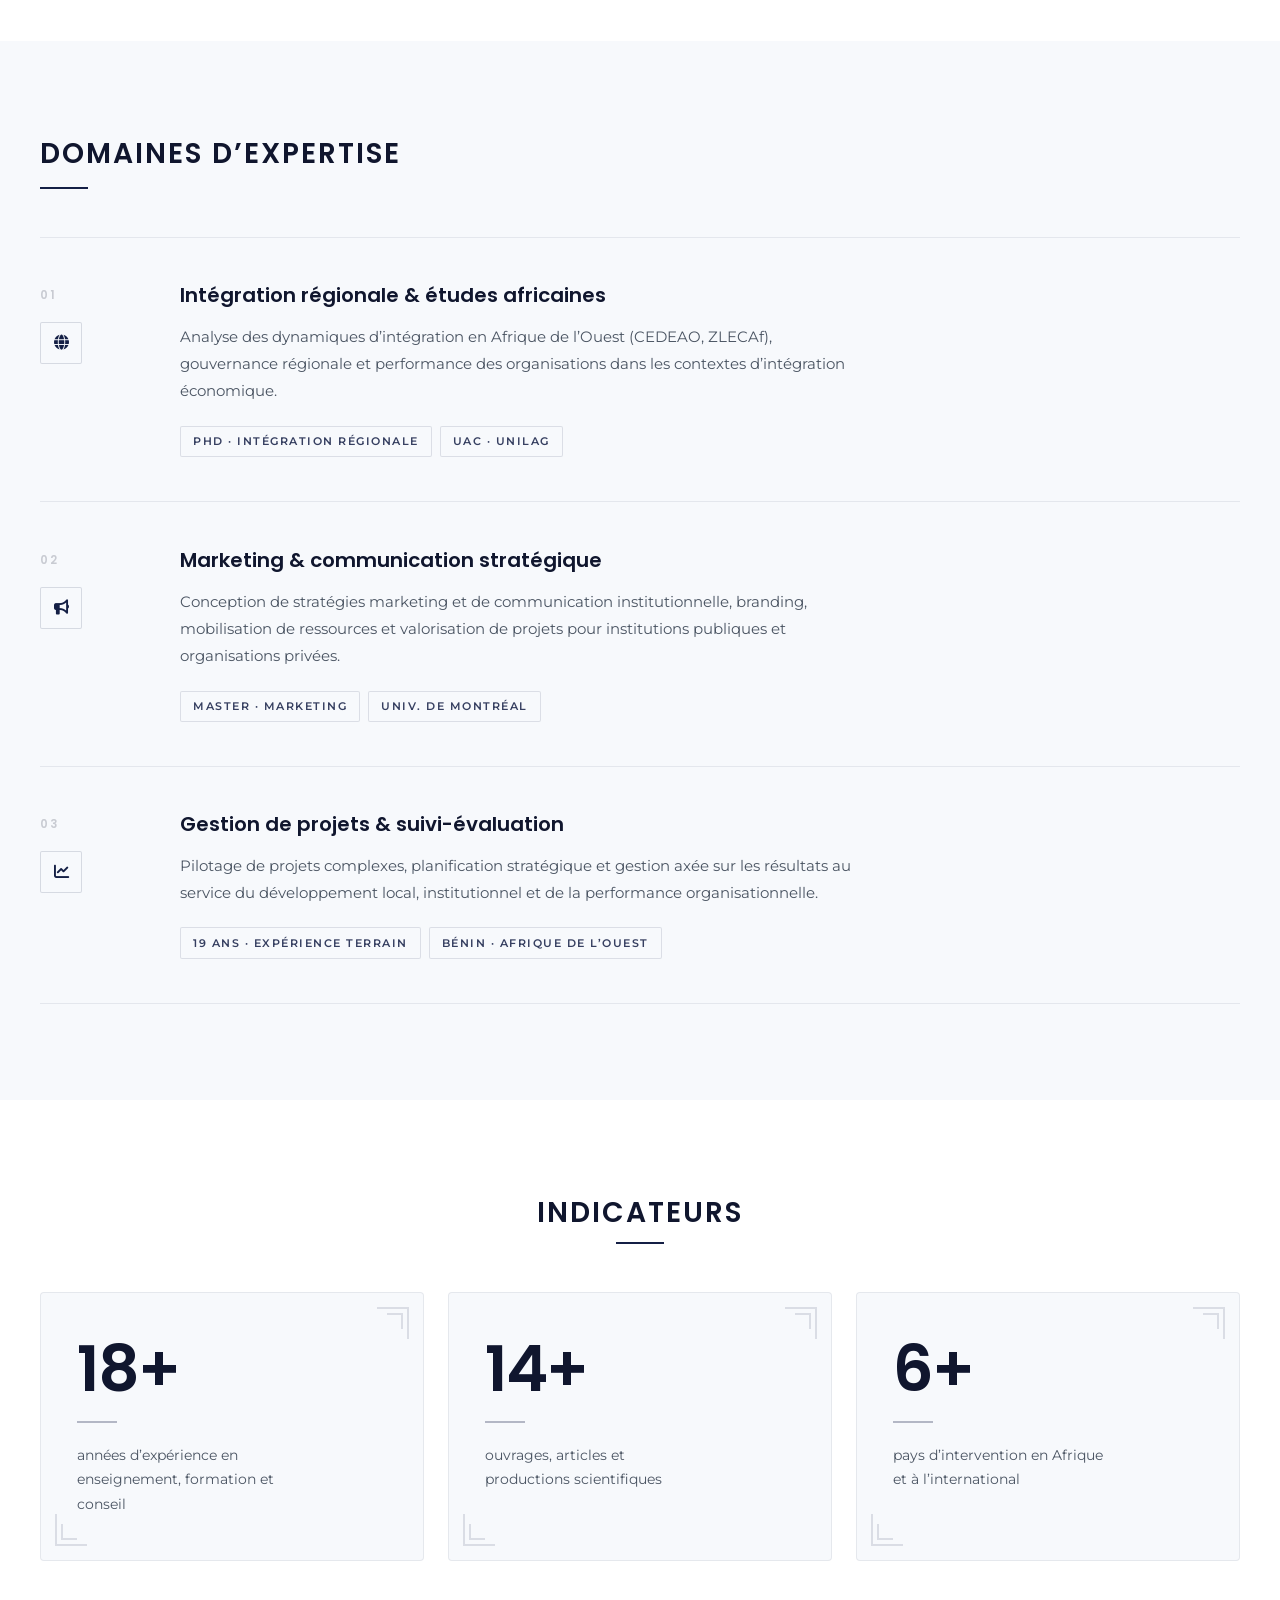
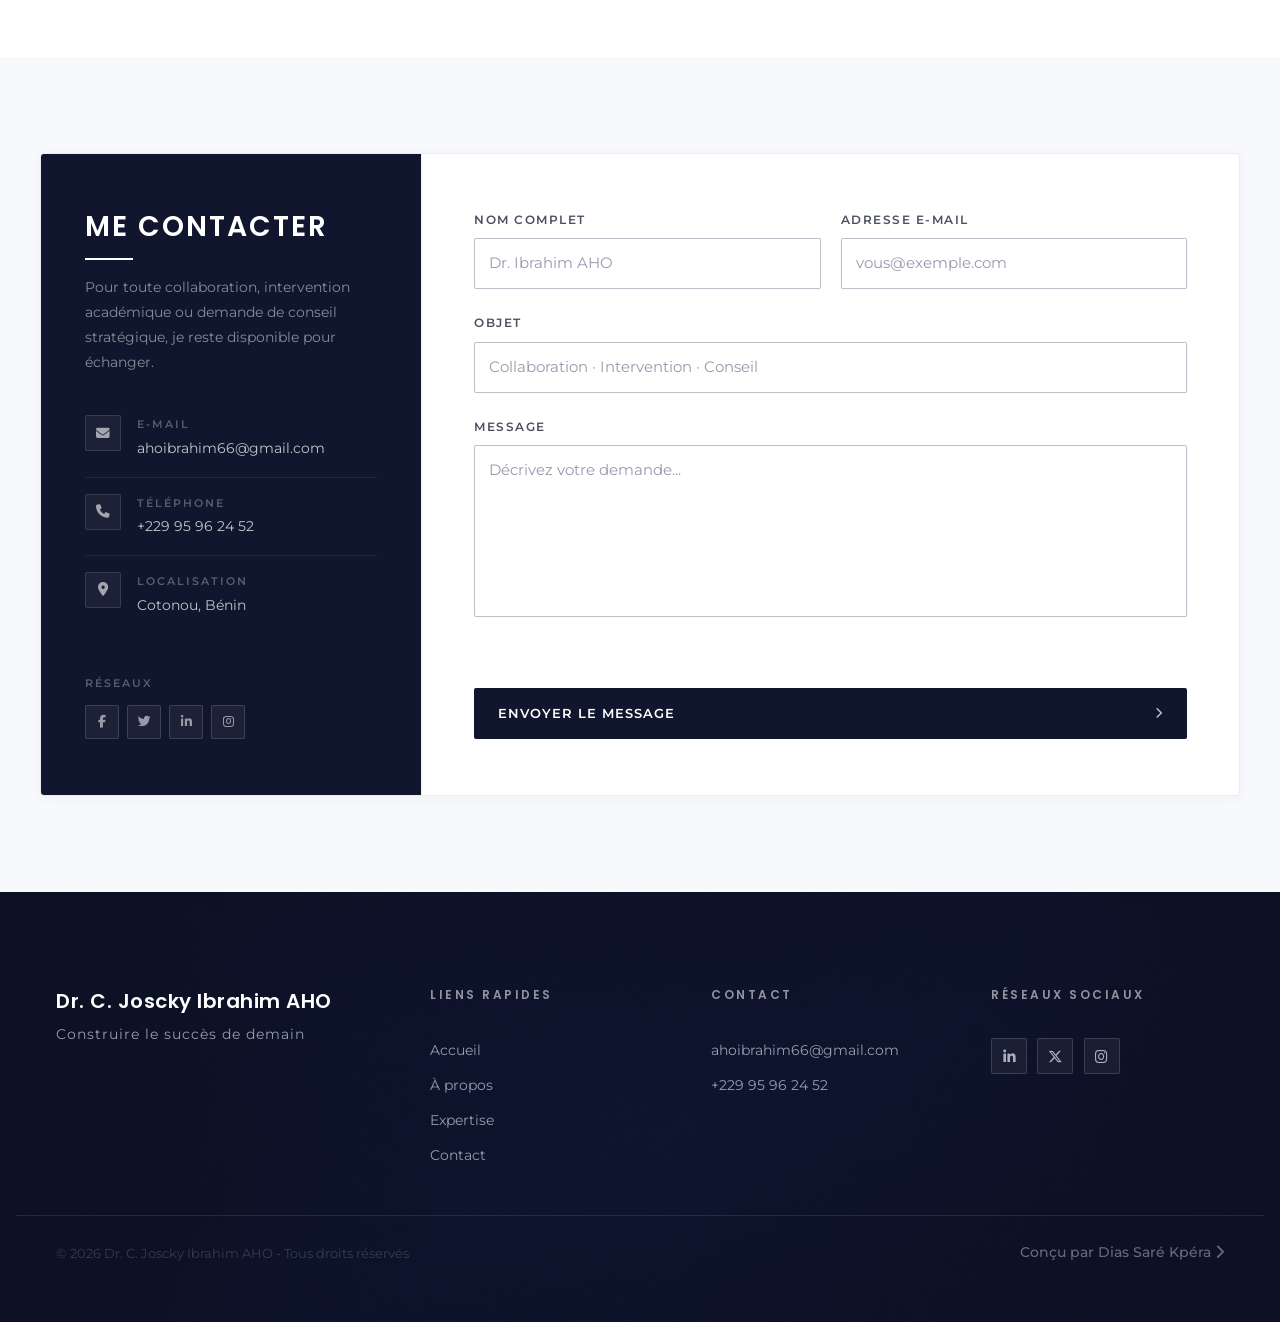
==== commit 8059f134: "pg" ====
--- a/index.html
+++ b/index.html
@@ -13,6 +13,7 @@
     <meta name="description" content="Site officiel de Dr. C. Joscky Ibrahim AHO, enseignant-chercheur et expert en marketing, management, intégration régionale et développement local."
     data-i18n-meta="meta_description">
     <meta name="author" content="Dr. C. Joscky Ibrahim AHO">
+    <meta name="google-site-verification" content="_gYdJYSyIYrF7iiVcSqvRI_nY8ckGoOa0OkNyw2db_U" />
     <meta name="robots" content="index, follow">
 
     <!-- =========================
